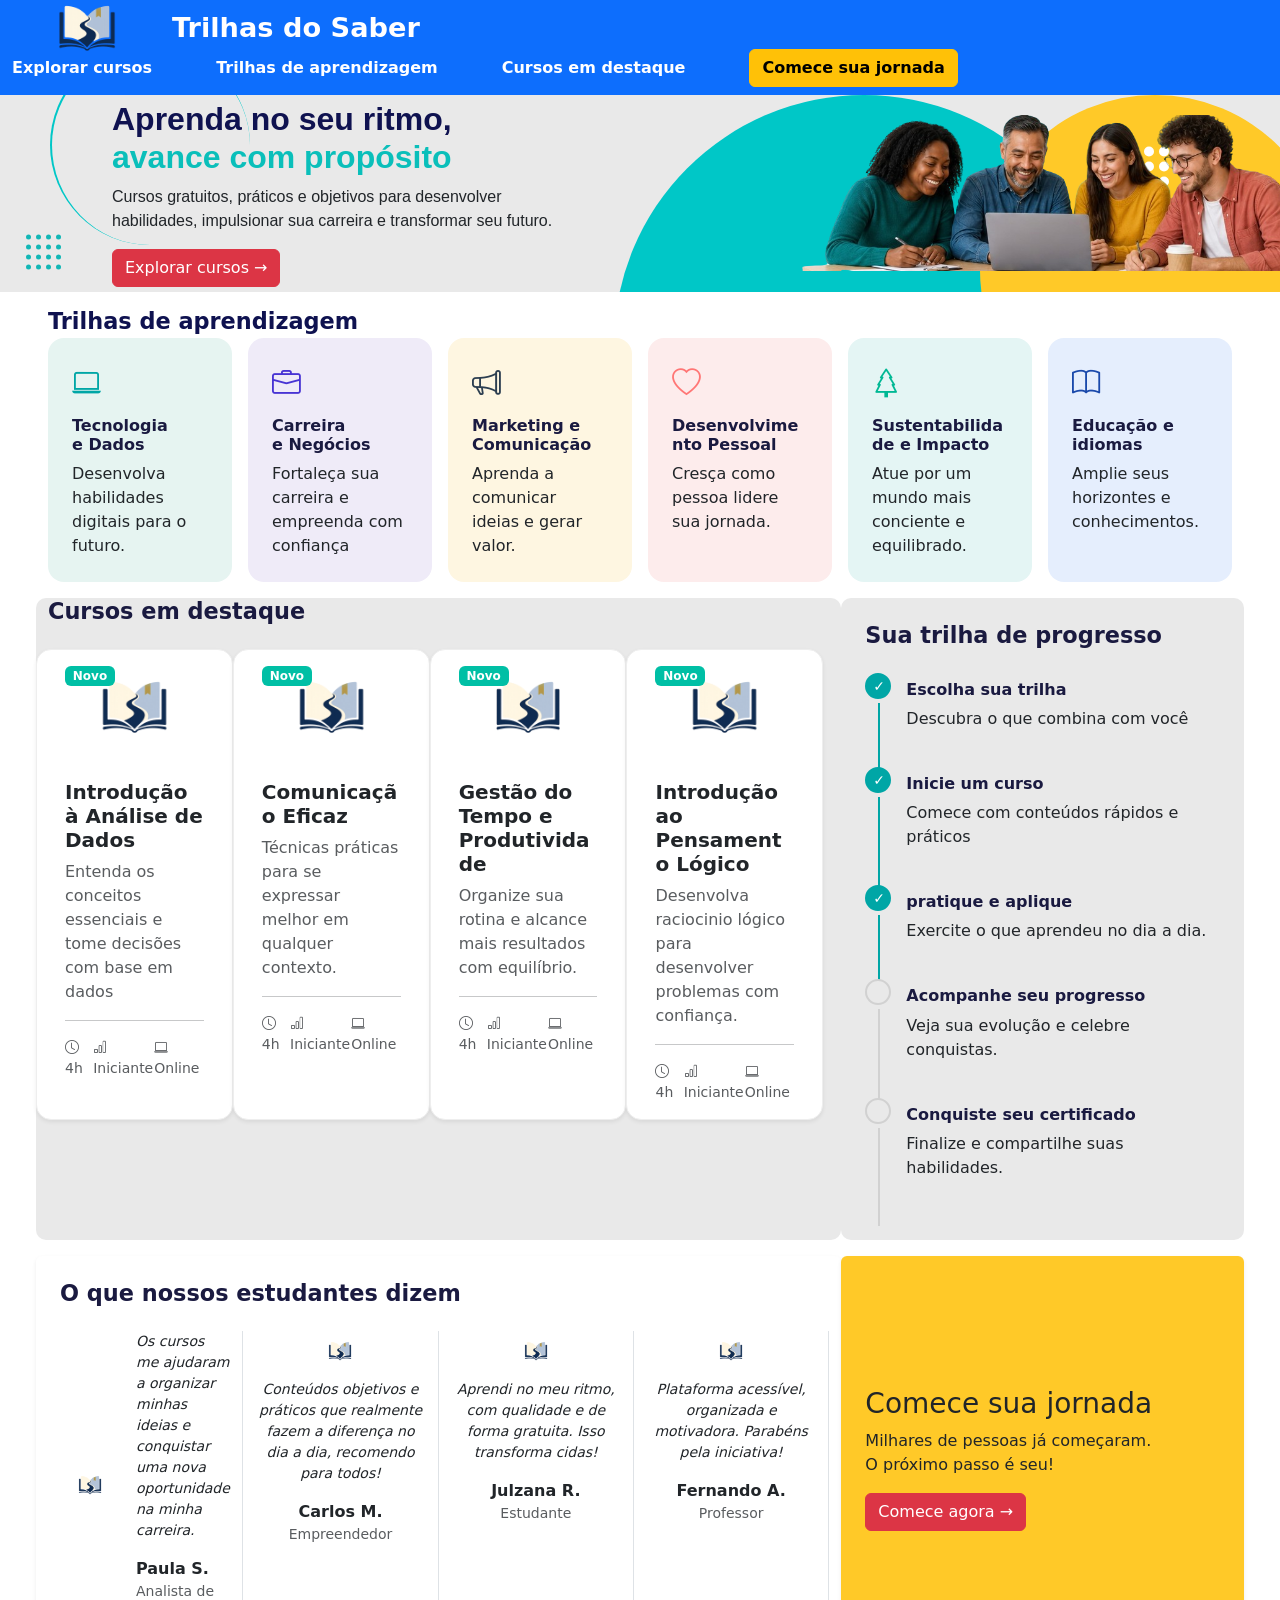
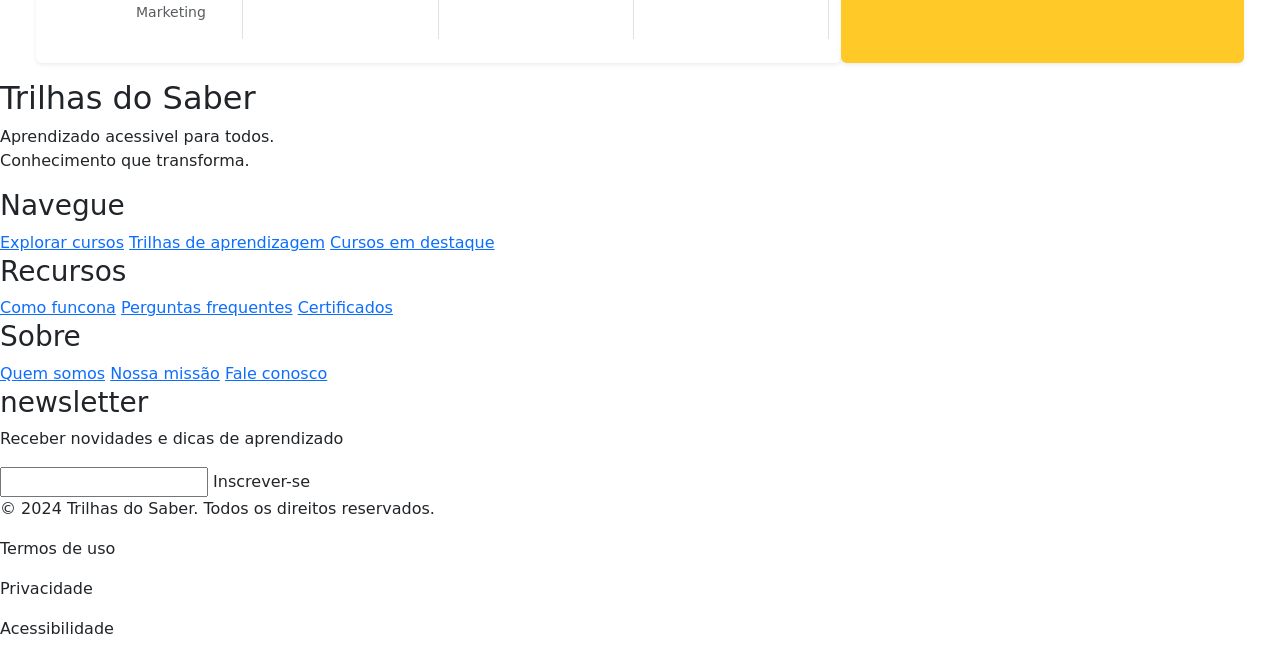
==== pagina-index/index.html @ a6813dc5 "adicionado estrutura de depoimentos e jornada, saltando ainda corrigir os demais cards para colocar " ====
<!DOCTYPE html>
<html lang='pt-br'>

<head>
    <meta charset='utf-8'>
    <meta name='viewport' content='width=device-width, initial-scale=1'>
    <title>Trilhas do Saber</title>
    <link href="https://cdn.jsdelivr.net/npm/bootstrap@5.3.8/dist/css/bootstrap.min.css" rel="stylesheet"
        integrity="sha384-sRIl4kxILFvY47J16cr9ZwB07vP4J8+LH7qKQnuqkuIAvNWLzeN8tE5YBujZqJLB" crossorigin="anonymous">
    <link href="https://cdn.jsdelivr.net/npm/bootstrap-icons@1.11.1/font/bootstrap-icons.css" rel="stylesheet">
    <link rel='stylesheet' href='styles.css'>
</head>

<header>
    <nav class="navbar bg-primary" data-bs-theme="dark">
        <div class="container-fluid">
            <a class="navbar-brand" href="#">
                <img src="../pagina-index/imagens/logo-trilhas-do-saber.png" alt="logo trilhas do saber"
                    class="d-inline-block align-text-top">
                Trilhas do Saber
            </a>

            <div class="d-flex align-items-center gap-5">
                <a href="#" class="nav-link text-white me-3">Explorar cursos</a>
                <a href="#" class="nav-link text-white me-3">Trilhas de aprendizagem</a>
                <a href="#" class="nav-link text-white me-3">Cursos em destaque</a>
                <a href="#" class="btn btn-warning fw-bold me-5" role="button">Comece sua jornada</a>
            </div>
        </div>
    </nav>
</header>

<body>
    <main>
        <section id="hero">

            <div class="shape-green"></div>
            <div class="shape-yellow"></div>
            <div class="curve"></div>

            <div class="decoracao-pontos pontos-esquerda">
                <span></span><span></span><span></span><span></span>
                <span></span><span></span><span></span><span></span>
                <span></span><span></span><span></span><span></span>
                <span></span><span></span><span></span><span></span>
            </div>

            <div class="pontos-grandes pontos-direita">
                <span></span><span></span><span></span><span></span>
                <span></span><span></span><span></span><span></span>
                <span></span><span></span><span></span><span></span>
                <span></span><span></span><span></span><span></span>
            </div>

            <div class="container-fluid conteudo-hero">
                <div class="row align-items-center">
                    <div class="col-md-6">
                        <h2>Aprenda no seu ritmo, <br>
                            <span>avance com propósito</span>
                        </h2>
                        <p>Cursos gratuitos, práticos e objetivos para desenvolver<br>
                            habilidades, impulsionar sua carreira e transformar
                            seu futuro.</p>
                        <a class="btn btn-danger" href="../pagina-cursos/cursos.html">Explorar cursos →</a>
                    </div>
                    <div class="col-md-6">
                        <img src="../pagina-index/imagens/imagem-hero-nbg.png" class="img-fluid" alt="Imagem de 
            estudantes olhando para o notebook">
                    </div>
                </div>
            </div>
        </section>

        <section id="trilhas" class="container-fluid px-5 my-3">
            <h2 class="mb-1 titulo-secao">Trilhas de aprendizagem</h2>

            <div class="row row-cols-1 row-cols-sm-2 row-cols-lg-6 g-3">

                <div class="col">
                    <div class="card h-100 border-0 rounded-4 p-2 bg-tecnologia">
                        <article class="card-body">
                            <i class=" bi-laptop icone-card icon-tecnologia"></i>
                            <h5 class="card-title titulo-card">Tecnologia<br> e Dados</h5>
                            <p class="card-text texto-card">Desenvolva habilidades digitais para o futuro.</p>
                        </article>
                    </div>
                </div>

                <div class="col">
                    <div class="card h-100 border-0 rounded-4 p-2 bg-carreira">
                        <article class="card-body">
                            <i class="bi bi-briefcase icone-card icon-carreira"></i>
                            <h5 class="card-title titulo-card">Carreira<br> e Negócios</h5>
                            <p class="card-text texto-card">Fortaleça sua carreira e empreenda com confiança</p>
                        </article>
                    </div>
                </div>
                <div class="col">
                    <div class="card h-100 border-0 rounded-4 p-2 bg-marketing">
                        <article class="card-body">
                            <i class="bi bi-megaphone icone-card icon-marketing"></i>
                            <h5 class="card-title titulo-card">Marketing e Comunicação</h5>
                            <p class="card-text texto-card">Aprenda a comunicar ideias e gerar valor.</p>
                        </article>
                    </div>
                </div>
                <div class="col">
                    <div class="card h-100 border-0 rounded-4 p-2 bg-pessoal">
                        <article class="card-body">
                            <i class="bi bi-heart icone-card icon-pessoal"></i>
                            <h5 class="card-title titulo-card">Desenvolvimento Pessoal</h5>
                            <p class="card-text texto-card">Cresça como pessoa lidere sua jornada.</p>
                        </article>
                    </div>
                </div>
                <div class="col">
                    <div class="card h-100 border-0 rounded-4 p-2 bg-sust">
                        <article class="card-body">
                            <i class="bi bi-tree icone-card icon-sust"></i>
                            <h5 class="card-title titulo-card">Sustentabilidade e Impacto</h5>
                            <p class="card-text texto-card">Atue por um mundo mais conciente e equilibrado.</p>
                        </article>
                    </div>
                </div>
                <div class="col">
                    <div class="card h-100 border-0 rounded-4 p-2 bg-educacao">
                        <article class="card-body">
                            <i class="bi bi-book icone-card icon-educacao"></i>
                            <h5 class="card-title titulo-card">Educação e idiomas</h5>
                            <p class="card-text texto-card">Amplie seus horizontes e conhecimentos.</p>
                        </article>
                    </div>
                </div>
            </div>
        </section>


        <div class="container-fluid px-5 my-3">
            <div class="row">

                <section id="cursos-destaque" class="col-lg-8">
                    <h2 class="titulo-secao mb-4">Cursos em destaque</h2>
                    <div class="row">


                        <article class="card shadow-sm col-md-3" style="border-radius: 15px; overflow: hidden;">
                            <div class="position-relative">
                                <img src="../pagina-index/imagens/logo-trilhas-do-saber.png" class="card-img-top"
                                    alt="Análise de Dados">
                                <span class="badge position-absolute top-0 start-0 m-3"
                                    style="background-color: #00bfa5; color: white;">Novo</span>
                            </div>
                            <div class="card-body">
                                <h5 class="card-title fw-bold">Introdução à Análise de Dados</h5>
                                <p class="card-text text-muted">Entenda os conceitos essenciais e tome
                                    decisões com base em dados</p>
                                <hr>

                                <div class="d-flex justify-content-between text-muted small">
                                    <span><i class="bi bi-clock"></i> 4h</span>
                                    <span><i class="bi bi-bar-chart"></i> Iniciante</span>
                                    <span><i class="bi bi-laptop"></i> Online</span>
                                </div>
                            </div>
                        </article>

                        <article class="card shadow-sm col-md-3" style="border-radius: 15px; overflow: hidden;">
                            <div class="position-relative">
                                <img src="../pagina-index/imagens/logo-trilhas-do-saber.png" class="card-img-top"
                                    alt="Análise de Dados">
                                <span class="badge position-absolute top-0 start-0 m-3"
                                    style="background-color: #00bfa5; color: white;">Novo</span>
                            </div>
                            <div class="card-body">
                                <h5 class="card-title fw-bold">Comunicação Eficaz</h5>
                                <p class="card-text text-muted">Técnicas práticas para se expressar melhor
                                    em qualquer contexto.</p>
                                <hr>

                                <div class="d-flex justify-content-between text-muted small">
                                    <span><i class="bi bi-clock"></i> 4h</span>
                                    <span><i class="bi bi-bar-chart"></i> Iniciante</span>
                                    <span><i class="bi bi-laptop"></i> Online</span>
                                </div>
                            </div>
                        </article>

                        <article class="card shadow-sm col-md-3" style="border-radius: 15px; overflow: hidden;">
                            <div class="position-relative">
                                <img src="../pagina-index/imagens/logo-trilhas-do-saber.png" class="card-img-top"
                                    alt="Análise de Dados">
                                <span class="badge position-absolute top-0 start-0 m-3"
                                    style="background-color: #00bfa5; color: white;">Novo</span>
                            </div>
                            <div class="card-body">
                                <h5 class="card-title fw-bold">Gestão do Tempo e Produtividade</h5>
                                <p class="card-text text-muted">Organize sua rotina e alcance mais
                                    resultados com equilíbrio.</p>
                                <hr>

                                <div class="d-flex justify-content-between text-muted small">
                                    <span><i class="bi bi-clock"></i> 4h</span>
                                    <span><i class="bi bi-bar-chart"></i> Iniciante</span>
                                    <span><i class="bi bi-laptop"></i> Online</span>
                                </div>
                            </div>
                        </article>

                        <article class="card shadow-sm col-md-3" style="border-radius: 15px; overflow: hidden;">
                            <div class="position-relative">
                                <img src="../pagina-index/imagens/logo-trilhas-do-saber.png" class="card-img-top"
                                    alt="Análise de Dados">
                                <span class="badge position-absolute top-0 start-0 m-3"
                                    style="background-color: #00bfa5; color: white;">Novo</span>
                            </div>
                            <div class="card-body">
                                <h5 class="card-title fw-bold">Introdução ao Pensamento Lógico</h5>
                                <p class="card-text text-muted">Desenvolva raciocinio lógico para
                                    desenvolver problemas com confiança.</p>
                                <hr>

                                <div class="d-flex justify-content-between text-muted small">
                                    <span><i class="bi bi-clock"></i> 4h</span>
                                    <span><i class="bi bi-bar-chart"></i> Iniciante</span>
                                    <span><i class="bi bi-laptop"></i> Online</span>
                                </div>
                            </div>
                        </article>

                    </div>
                </section>

                <section id="progresso" class="col-lg-4 p-4">
                    <h2 class="titulo-secao mb-4">Sua trilha de progresso</h2>
                    <ul class="lista-progresso">

                        <li class="item-progresso checked">
                            <div class="circulo"></div>
                            <div class="conteudo">
                                <h5 class="titulo-card">Escolha sua trilha</h5>
                                <p class="texto-card">Descubra o que combina com você</p>
                            </div>
                        </li>
                        <li class="item-progresso checked">
                            <div class="circulo"></div>
                            <div class="conteudo">
                                <h5 class="titulo-card">Inicie um curso</h5>
                                <p class="texto-card">Comece com conteúdos rápidos e práticos</p>
                            </div>
                        </li>
                        <li class="item-progresso checked">
                            <div class="circulo"></div>
                            <div class="conteudo">
                                <h5 class="titulo-card">pratique e aplique</h5>
                                <p class="texto-card">Exercite o que aprendeu no dia a dia.</p>
                            </div>
                        </li>
                        <li class="item-progresso">
                            <div class="circulo"></div>
                            <div class="conteudo">
                                <h5 class="titulo-card">Acompanhe seu progresso</h5>
                                <p class="texto-card">Veja sua evolução e celebre conquistas.</p>
                            </div>
                        </li>
                        <li class="item-progresso">
                            <div class="circulo"></div>
                            <div class="conteudo">
                                <h5 class="titulo-card">Conquiste seu certificado</h5>
                                <p class="texto-card">Finalize e compartilhe suas habilidades.</p>
                            </div>
                        </li>
                    </ul>
                </section>

            </div>
        </div>

        <div class="container-fluid px-5 my-3">
            <div class="row align-items-stretch">

                <section id="depoimentos" class="col-lg-8 bg-white p-4 rounded shadow-sm">
                    <h2 class="titulo-secao mb-4">O que nossos estudantes dizem</h2>
                    <div class="row">

                        <article class="col-md-3 d-flex align-items-center border-end pe-3">
                            <img src="../pagina-index/imagens/logo-trilhas-do-saber.png"
                                class="rounded-circle me-3 flex-shrink-0" width="60" alt="teste de imagem redonda">
                            <div>
                                <p class="small fst-italic">Os cursos me ajudaram a organizar minhas ideias e
                                    conquistar uma nova oportunidade na minha carreira.</p>
                                <p class="fw-bold mb-0">Paula S.</p>
                                <p class="text-muted small">Analista de Marketing</p>
                            </div>
                        </article>
                        <article class="col-md-3 d-flex flex-column align-items-center text-center border-end">
                            <img src="../pagina-index/imagens/logo-trilhas-do-saber.png" class="rounded-circle mb-2"
                                width="60" alt="teste de imagem redonda">
                            <p class="small fst-italic">Conteúdos objetivos e práticos que realmente fazem a
                                diferença no dia a dia, recomendo para todos!</p>
                            <p class="fw-bold mb-0">Carlos M.</p>
                            <p class="text-muted small">Empreendedor</p>
                        </article>
                        <article class="col-md-3 d-flex flex-column align-items-center text-center border-end">
                            <img src="../pagina-index/imagens/logo-trilhas-do-saber.png" class="rounded-circle mb-2"
                                width="60" alt="teste de imagem redonda">
                            <p class="small fst-italic">Aprendi no meu ritmo, com qualidade e de forma gratuita.
                                Isso transforma cidas!</p>
                            <p class="fw-bold mb-0">Julzana R.</p>
                            <p class="text-muted small">Estudante</p>
                        </article>
                        <article class="col-md-3 d-flex flex-column align-items-center text-center border-end">
                            <img src="../pagina-index/imagens/logo-trilhas-do-saber.png" class="rounded-circle mb-2"
                                width="60" alt="teste de imagem redonda">
                            <p class="small fst-italic">Plataforma acessível, organizada e motivadora.
                                Parabéns pela iniciativa!</p>
                            <p class="fw-bold mb-0">Fernando A.</p>
                            <p class="text-muted small">Professor</p>
                        </article>
                    </div>
                </section>

                <section id="jornada"
                    class="col-lg-4 bg-warning p-4 rounded shadow-sm text-dark d-flex flex-column justify-content-center">
                    <h3>Comece sua jornada</h3>
                    <p>Milhares de pessoas já começaram. <br>
                        O próximo passo é seu!</p>
                    <a href="../pagina-cursos/cursos.html" class="btn btn-danger align-self-start">Comece agora →</a>
                </section>
            </div>
        </div>

        <section id="newsletter">
            <article>
                <h2>Trilhas do Saber</h2>
                <p>Aprendizado acessivel para todos. <br>
                    Conhecimento que transforma.
                </p>
            </article>
            <article>
                <h3>Navegue</h3>
                <a href="#">Explorar cursos</a>
                <a href="#">Trilhas de aprendizagem</a>
                <a href="#">Cursos em destaque</a>
            </article>
            <article>
                <h3>Recursos</h3>
                <a href="#">Como funcona</a>
                <a href="#">Perguntas frequentes</a>
                <a href="#">Certificados</a>
            </article>
            <article>
                <h3>Sobre</h3>
                <a href="#">Quem somos</a>
                <a href="#">Nossa missão</a>
                <a href="#">Fale conosco</a>
            </article>
            <article>
                <h3>newsletter</h3>
                <p>Receber novidades e dicas de aprendizado</p>
                <form action="#">
                    <input type="email" id="email" name="email">
                    <label for="email">Inscrever-se</label>
                </form>
            </article>
        </section>
    </main>

    <footer>
        <p>&copy; 2024 Trilhas do Saber. Todos os direitos reservados.</p>
        <p>Termos de uso</p>
        <p>Privacidade</p>
        <p>Acessibilidade</p>
    </footer>
</body>

</html>
---- pagina-index/styles.css ----
.navbar-brand {
    font-size: 1.7rem;
    font-weight: 700;
    display: flex;
    align-items: center;
    gap: 10px;
    padding-bottom: 0;
    padding-top: 0;
}

.navbar-brand img {
    height: 100px;
    width: auto;
    margin-top: -30px;
    margin-bottom: -30px;
}

.nav-link {
    font-weight: 700;
}

.navbar {
    overflow: visible;
}

.container {
    position: relative;
    z-index: 2;
}

#hero {
    background: #e9e9e9;
    position: relative;
    overflow: hidden;
    min-height: 500;
}


#hero img {
    position: relative;
    z-index: 2;
}

#hero div h2 {
    font-family: Verdana, Geneva, Tahoma, sans-serif;
    color: #0f1250;
    font-weight: 900;
}

#hero div h2 span {
    color: #0abfba;
}

#hero div p {
    font-family: Arial, Helvetica, sans-serif;
    font-weight: 400;
}

.conteudo-hero {
    position: relative;
    z-index: 1;
    margin: 5px 100px 5px;
}

.shape-green {
    width: 500px;
    height: 500px;
    background: #00c7c7;

    border-radius: 50%;

    position: absolute;
    top: 0px;
    left: 48%;
}

.shape-yellow {
    width: 350px;
    height: 350px;

    background: #ffc928;

    border-radius: 50%;

    position: absolute;
    right: -50px;
    top: 0px;
}

.curve {
    width: 200px;
    height: 200px;

    border: 2px solid #00c7c7;
    border-right: none;
    border-bottom: none;

    border-radius: 50%;

    position: absolute;
    left: 50px;
    top: -50px;
}

.decoracao-pontos {
    position: absolute;
    display: grid;
    grid-template-columns: repeat(4, 1fr);
    gap: 5px;
    z-index: 0;
}

.pontos-grandes {
    position: absolute;
    display: grid;
    grid-template-columns: repeat(4, 1fr);
    gap: 5px;
    z-index: 0;
}

.pontos-esquerda {
    top: 80%;
    left: 2%;
    transform: translateY(-50%);

}

.decoracao-pontos span {
    width: 5px;
    height: 5px;
    border-radius: 50%;
    background-color: #12b7b6;
}

.pontos-direita {
    top: 40%;
    left: 87%;
    transform: translateY(-50%);

}

.pontos-grandes span {
    width: 10px;
    height: 10px;
    border-radius: 50%;
    background-color: #ffffff;
}

#trilhas h2 {
    color: #0f1250;
}

#trilhas article h3 {
    color: #0f1250;
    font-weight: 700;
    font-size: 1.2rem;
}

.bg-tecnologia {
    background-color: #e6f4f1;
}

.bg-carreira {
    background-color: #efebf8;
}

.bg-marketing {
    background-color: #fef6e1;
}

.bg-pessoal {
    background-color: #fdecec;
}

.bg-sust {
    background-color: #e4f5f4;
}

.bg-educacao {
    background-color: #e5eefd;
}

.titulo-secao {
    color: #1a1a40;
    font-weight: 800;
    font-size: 1.4rem;
}

.titulo-card {
    color: #1a1a40;
    font-weight: 700;
    font-size: 1rem;
    line-height: 1.2;
    margin-top: 10px;
}

.text-card {
    color: #4a4a68;
    font-size: 0.85rem;
    margin-top: 8px;
}

.icone-card {
    font-size: 1.8rem;
}

.icon-tecnologia {
    color: #00A6A6;
}

.icon-carreira {
    color: #4834D4;
}

.icon-marketing {
    color: #2C3E50;
}

.icon-pessoal {
    color: #FF7675;
}

.icon-sust {
    color: #00B894;
}

.icon-educacao {
    color: #1a49ab;
}

#cursos-destaque {
    background: #e9e9e9;
    border-radius: 10px;
    padding-right: 30px;
}

#progresso {
    background: #e9e9e9;
    border-radius: 10px;
    padding: 10px;
}

.card {
    border: 1px solid #eee;
    transition: transform 0.2s;
}

.row-cols-md-2>* {
    padding-bottom: 20px;
}

.lista-progresso {
    list-style: none;
    padding: 0;
}

.item-progresso {
    display: flex;
    position: relative;
    margin-bottom: 20px;
}

.item-progresso::before {
    content: '';
    position: absolute;
    left: 13px;
    top: 30px;
    width: 2px;
    height: 100%;
    background-color: #d1d1d1;
    z-index: 0;
}

.item-progresso.ultimo::before {
    display: none;
}

.circulo {
    width: 26px;
    height: 26px;
    border: 2px solid #d1d1d1;
    border-radius: 50%;
    background: #e9e9e9;
    margin-right: 15px;
    z-index: 1;
    flex-shrink: 0;
}

.item-progresso.checked .circulo {
    background-color: #00A6A6;
    border-color: #00A6A6;
    position: relative;
}

.item-progresso.checked .circulo::after {
    content: '✓';
    color: white;
    font-size: 14px;
    position: absolute;
    left: 6px;
    top: 1px;
}

.item-progresso.checked::before {
    background-color: #00A6A6;
}

.conteudo {
    margin-top: -3px;
}

.border-end{
    border-right: 1px solid #dee2e6;
}

.border-end:last-child{
    border-right: none;
}

#jornada{
    background-color: #ffc928 !important;
    border-radius: 15px;
}
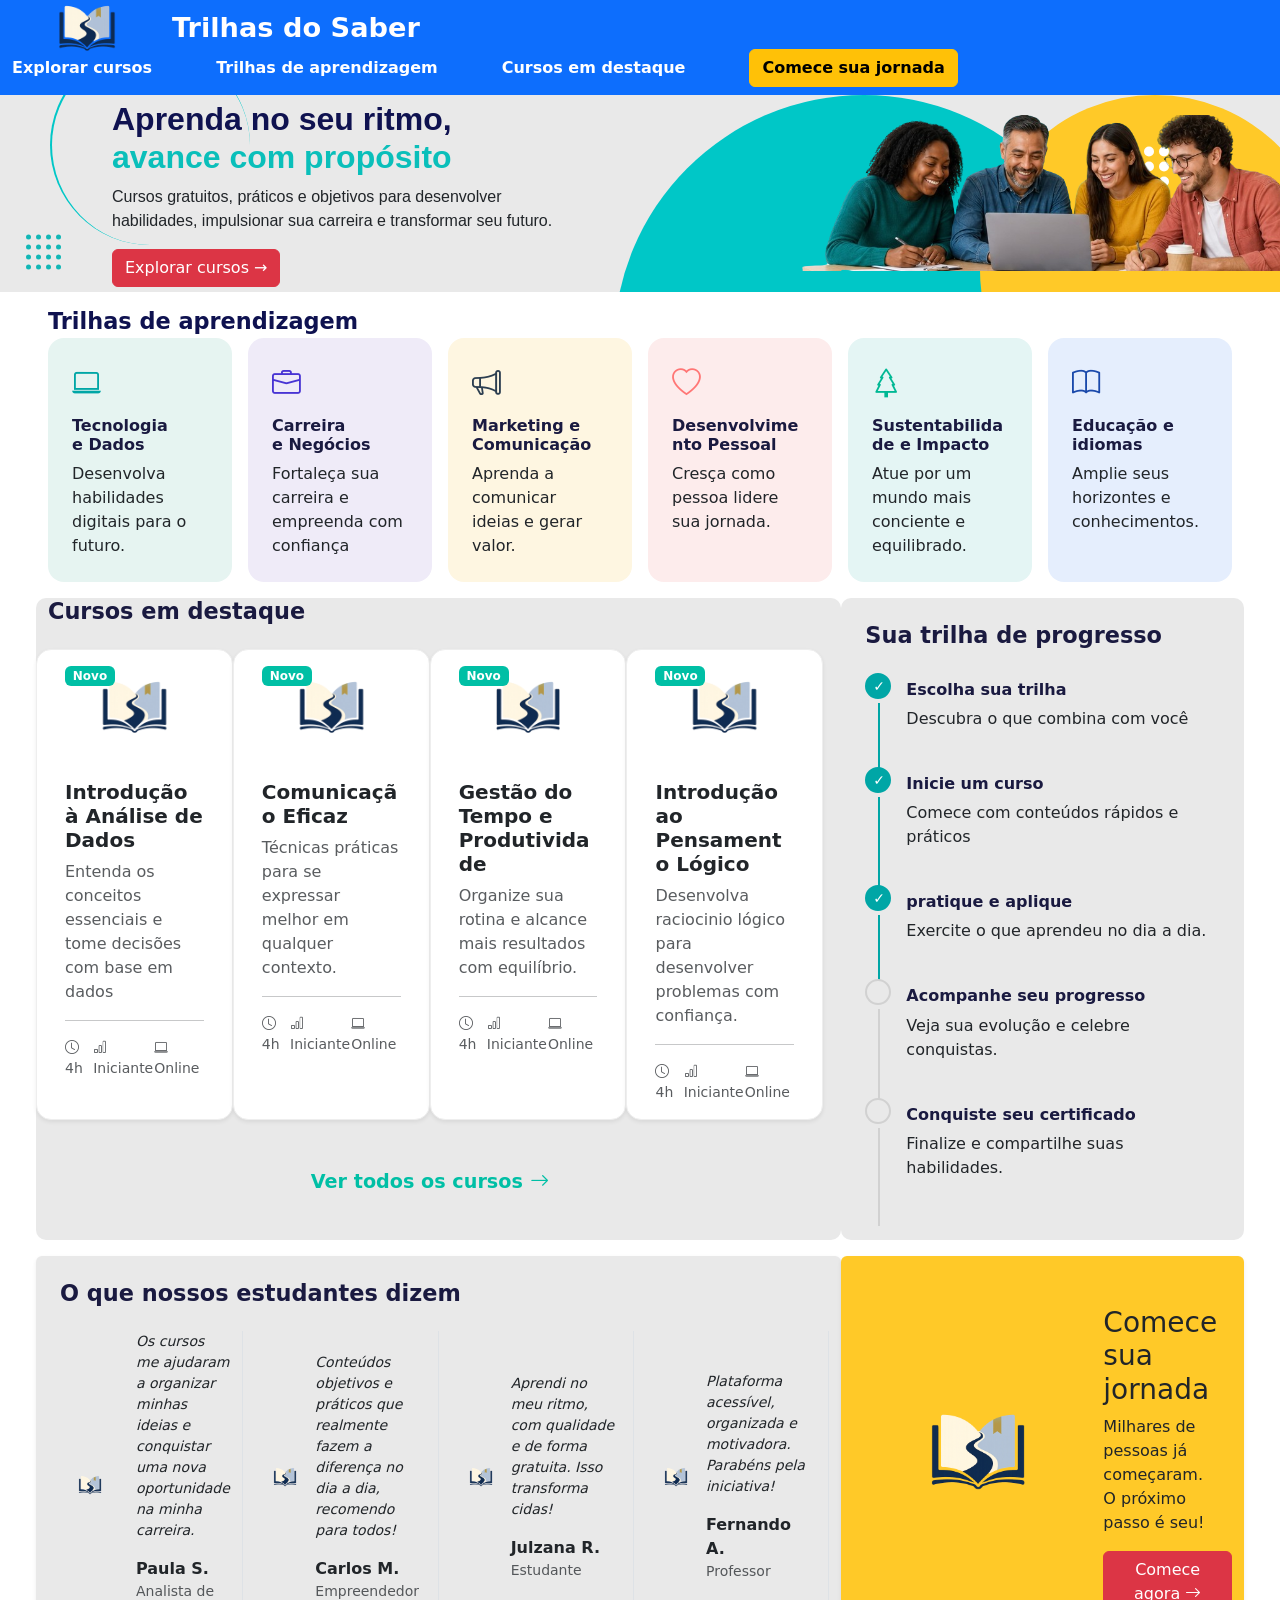
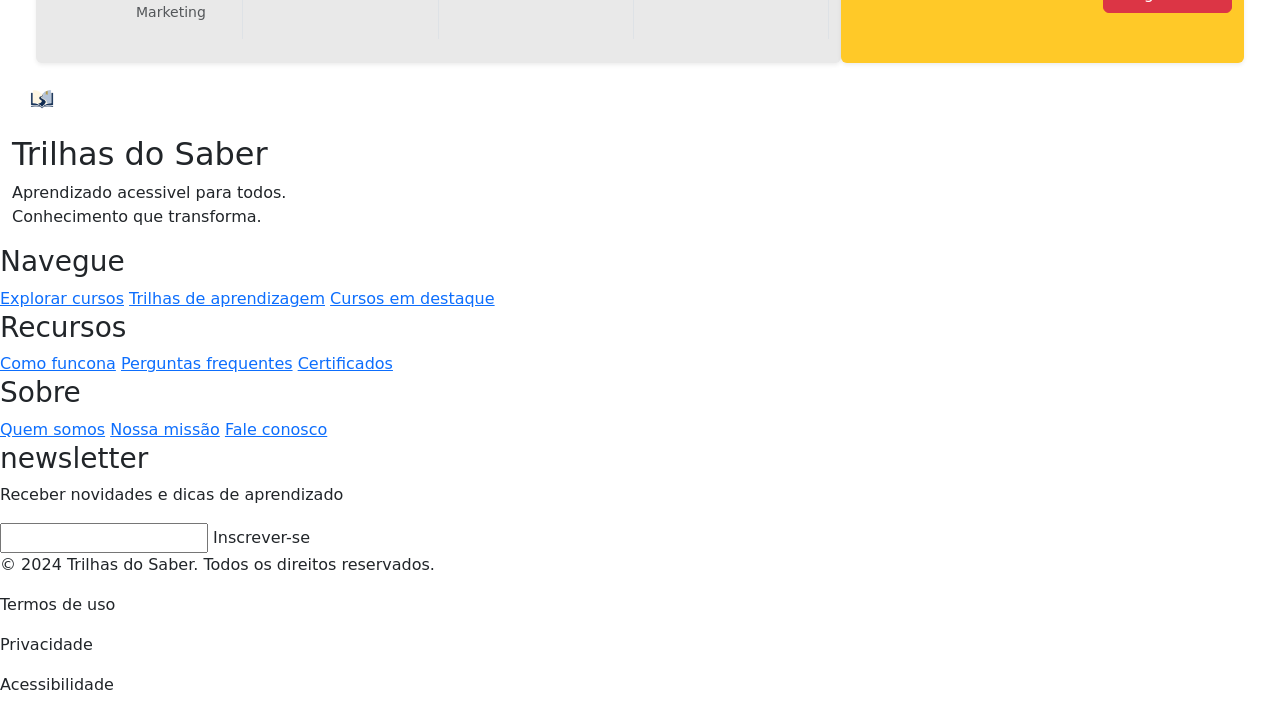
==== commit 7c2d1d27: "Adicionado link ver todos os cursos. Concluida estrutura dos depoimentos. Adicionada imagem a estrut" ====
--- a/pagina-index/index.html
+++ b/pagina-index/index.html
@@ -228,6 +228,11 @@
                         </article>
 
                     </div>
+
+                    <div class="text-center mt-5 mb-2">
+                        <a href="../pagina-cursos/cursos.html" class="link-ver-todos fw-bold text-decoration-none">Ver
+                            todos os cursos <i class="bi bi-arrow-right"></i></a>
+                    </div>
                 </section>
 
                 <section id="progresso" class="col-lg-4 p-4">
@@ -278,7 +283,7 @@
         <div class="container-fluid px-5 my-3">
             <div class="row align-items-stretch">
 
-                <section id="depoimentos" class="col-lg-8 bg-white p-4 rounded shadow-sm">
+                <section id="depoimentos" class="col-lg-8 p-4 rounded shadow-sm">
                     <h2 class="titulo-secao mb-4">O que nossos estudantes dizem</h2>
                     <div class="row">
 
@@ -292,49 +297,66 @@
                                 <p class="text-muted small">Analista de Marketing</p>
                             </div>
                         </article>
-                        <article class="col-md-3 d-flex flex-column align-items-center text-center border-end">
-                            <img src="../pagina-index/imagens/logo-trilhas-do-saber.png" class="rounded-circle mb-2"
-                                width="60" alt="teste de imagem redonda">
-                            <p class="small fst-italic">Conteúdos objetivos e práticos que realmente fazem a
-                                diferença no dia a dia, recomendo para todos!</p>
-                            <p class="fw-bold mb-0">Carlos M.</p>
-                            <p class="text-muted small">Empreendedor</p>
-                        </article>
-                        <article class="col-md-3 d-flex flex-column align-items-center text-center border-end">
-                            <img src="../pagina-index/imagens/logo-trilhas-do-saber.png" class="rounded-circle mb-2"
-                                width="60" alt="teste de imagem redonda">
-                            <p class="small fst-italic">Aprendi no meu ritmo, com qualidade e de forma gratuita.
-                                Isso transforma cidas!</p>
-                            <p class="fw-bold mb-0">Julzana R.</p>
-                            <p class="text-muted small">Estudante</p>
-                        </article>
-                        <article class="col-md-3 d-flex flex-column align-items-center text-center border-end">
-                            <img src="../pagina-index/imagens/logo-trilhas-do-saber.png" class="rounded-circle mb-2"
-                                width="60" alt="teste de imagem redonda">
-                            <p class="small fst-italic">Plataforma acessível, organizada e motivadora.
-                                Parabéns pela iniciativa!</p>
-                            <p class="fw-bold mb-0">Fernando A.</p>
-                            <p class="text-muted small">Professor</p>
+                        <article class="col-md-3 d-flex align-items-center border-end pe-3">
+                            <img src="../pagina-index/imagens/logo-trilhas-do-saber.png"
+                                class="rounded-circle mb-3 flex-shrink-0" width="60" alt="teste de imagem redonda">
+                            <div>
+                                <p class="small fst-italic">Conteúdos objetivos e práticos que realmente fazem a
+                                    diferença no dia a dia, recomendo para todos!</p>
+                                <p class="fw-bold mb-0">Carlos M.</p>
+                                <p class="text-muted small">Empreendedor</p>
+                            </div>
+                        </article>
+                        <article class="col-md-3 d-flex align-items-center border-end pe-3">
+                            <img src="../pagina-index/imagens/logo-trilhas-do-saber.png"
+                                class="rounded-circle mb-3 flex-shrink-0" width="60" alt="teste de imagem redonda">
+                            <div>
+                                <p class="small fst-italic">Aprendi no meu ritmo, com qualidade e de forma gratuita.
+                                    Isso transforma cidas!</p>
+                                <p class="fw-bold mb-0">Julzana R.</p>
+                                <p class="text-muted small">Estudante</p>
+                            </div>
+                        </article>
+                        <article class="col-md-3 d-flex align-items-center border-end pe-3">
+                            <img src="../pagina-index/imagens/logo-trilhas-do-saber.png"
+                                class="rounded-circle mb-3 flex-shrink-0" width="60" alt="teste de imagem redonda">
+                            <div>
+                                <p class="small fst-italic">Plataforma acessível, organizada e motivadora.
+                                    Parabéns pela iniciativa!</p>
+                                <p class="fw-bold mb-0">Fernando A.</p>
+                                <p class="text-muted small">Professor</p>
+                            </div>
                         </article>
                     </div>
                 </section>
 
                 <section id="jornada"
-                    class="col-lg-4 bg-warning p-4 rounded shadow-sm text-dark d-flex flex-column justify-content-center">
-                    <h3>Comece sua jornada</h3>
-                    <p>Milhares de pessoas já começaram. <br>
-                        O próximo passo é seu!</p>
-                    <a href="../pagina-cursos/cursos.html" class="btn btn-danger align-self-start">Comece agora →</a>
+                    class="col-lg-4 bg-warning align-items-center rounded shadow-sm text-dark d-flex ">
+
+                    <img src="../pagina-index/imagens/logo-trilhas-do-saber.png"
+                        class="rounded-circle mb-3 flex-shrink-0" width="250" alt="teste de imagem redonda">
+                    <div>
+                        <h3>Comece sua jornada</h3>
+                        <p>Milhares de pessoas já começaram. <br>
+                            O próximo passo é seu!</p>
+                        <a href="../pagina-cursos/cursos.html" class="btn btn-danger align-self-start">Comece agora
+                            <i class="bi bi-arrow-right"></i></a>
+                    </div>
                 </section>
             </div>
         </div>
-
-        <section id="newsletter">
-            <article>
+    </main>
+
+    <footer>
+        <section id="news">
+            <article class="container-fluid">
+                <img src="../pagina-index/imagens/logo-trilhas-do-saber.png" class="rounded-circele mb-3 flex-shrink-0" width="60" alt="logo trilhas do saber">
                 <h2>Trilhas do Saber</h2>
-                <p>Aprendizado acessivel para todos. <br>
-                    Conhecimento que transforma.
-                </p>
+                <div>
+                    <p>Aprendizado acessivel para todos. <br>
+                        Conhecimento que transforma.
+                    </p>
+                </div>
             </article>
             <article>
                 <h3>Navegue</h3>
@@ -363,9 +385,7 @@
                 </form>
             </article>
         </section>
-    </main>
-
-    <footer>
+
         <p>&copy; 2024 Trilhas do Saber. Todos os direitos reservados.</p>
         <p>Termos de uso</p>
         <p>Privacidade</p>
--- a/pagina-index/styles.css
+++ b/pagina-index/styles.css
@@ -320,4 +320,20 @@
 #jornada{
     background-color: #ffc928 !important;
     border-radius: 15px;
+}
+
+#depoimentos{
+    background-color: #e9e9e9;
+}
+
+.link-ver-todos{
+    color: #00bfa5;
+    font-size: 1.2rem;
+    transition: color 0.3s ease;
+    transition: font-size 0.3s ease;
+}
+
+.link-ver-todos:hover{
+    color: #009688;
+    font-size: 1.5rem;
 }
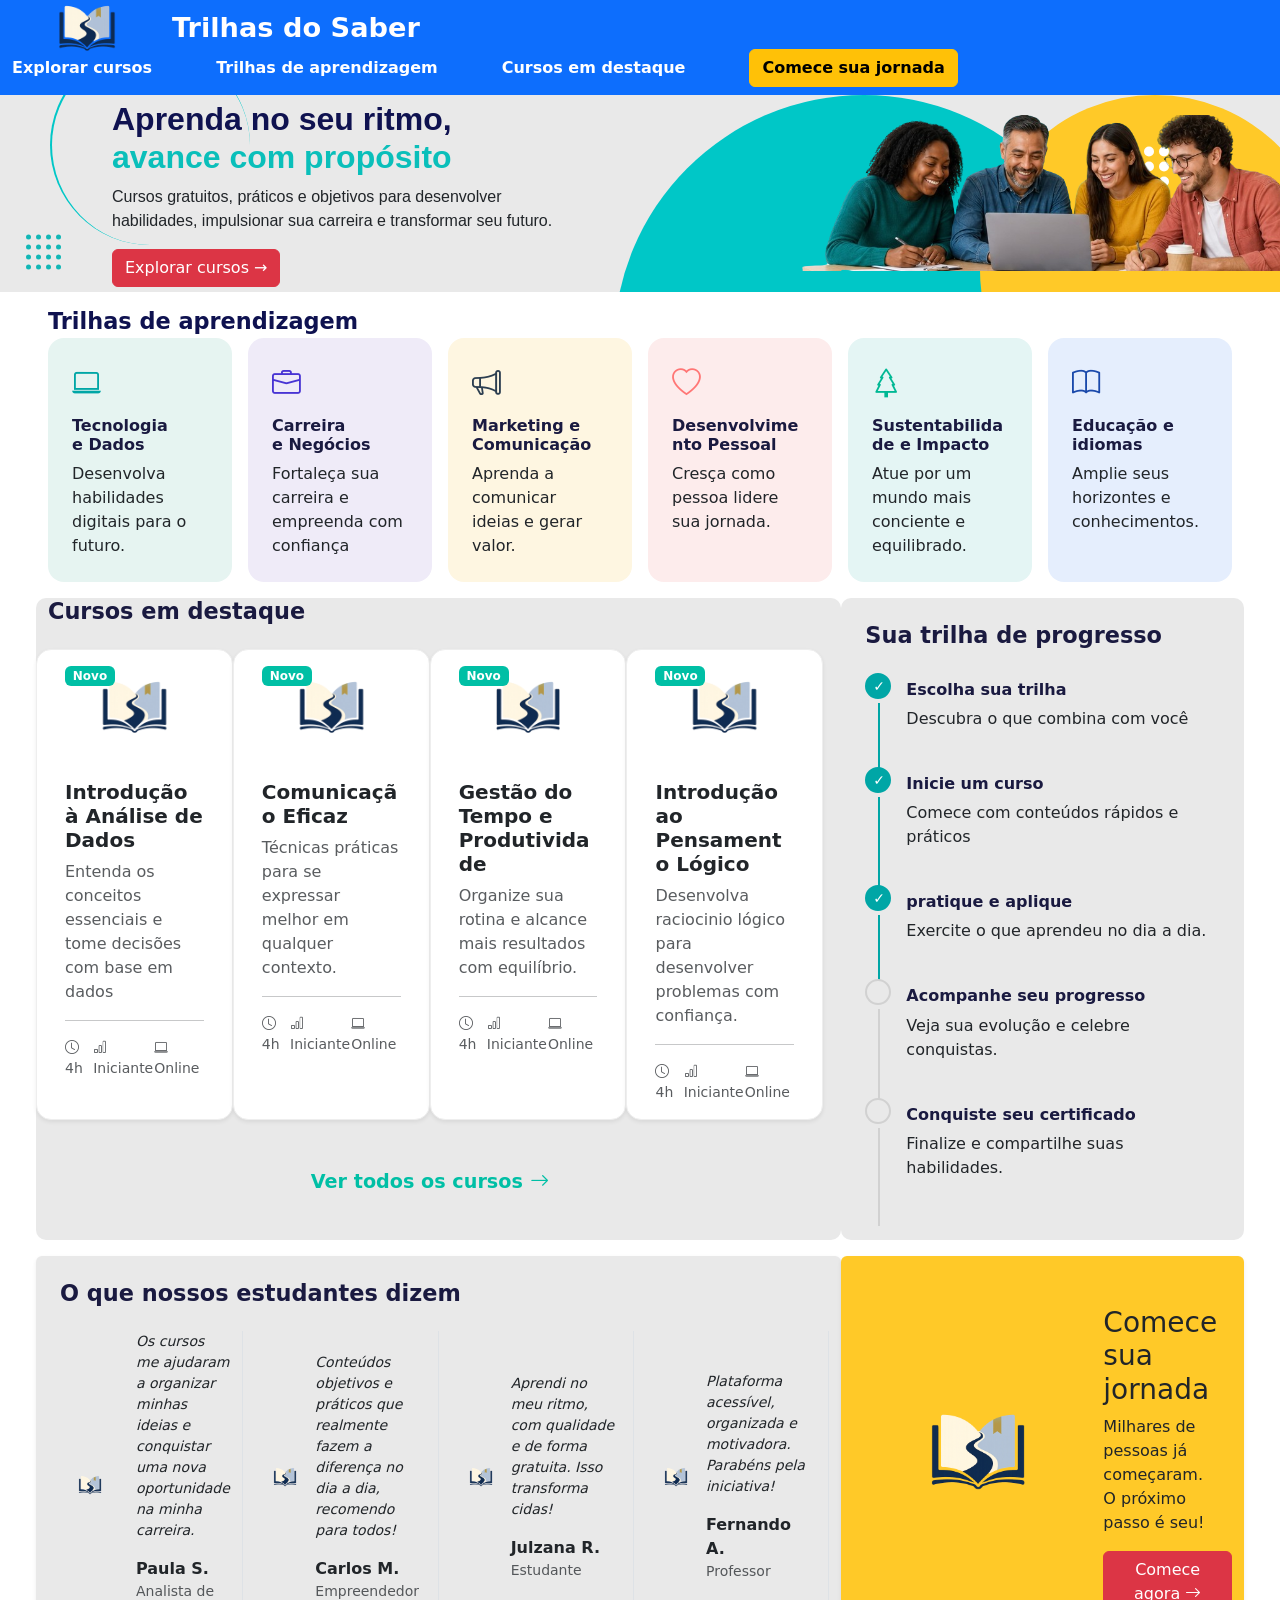
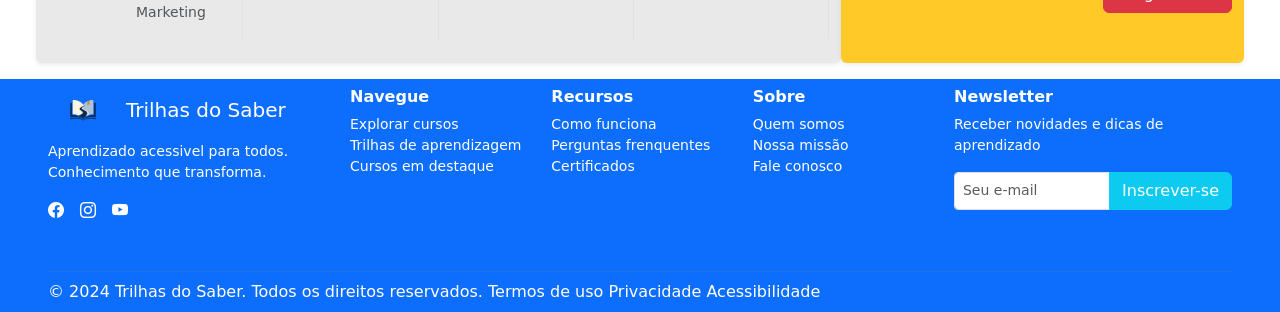
==== commit 3e397c97: "Feita estrutura do footer, necessario ajustes na página" ====
--- a/pagina-index/index.html
+++ b/pagina-index/index.html
@@ -347,49 +347,68 @@
         </div>
     </main>
 
-    <footer>
-        <section id="news">
-            <article class="container-fluid">
-                <img src="../pagina-index/imagens/logo-trilhas-do-saber.png" class="rounded-circele mb-3 flex-shrink-0" width="60" alt="logo trilhas do saber">
-                <h2>Trilhas do Saber</h2>
-                <div>
-                    <p>Aprendizado acessivel para todos. <br>
+    <footer class="bg-primary text-white py-2 mt-3">
+        <div class="container-fluid px-5">
+            <div class="row">
+
+                <div class="col-md-3">
+                    <div class="d-flex align-items-center mb-2">
+                        <img src="../pagina-index/imagens/logo-trilhas-do-saber.png"
+                            class="rounded-circele mb-0 flex-shrink-0" width="70" alt="logo trilhas do saber">
+                        <h5 class="ms-2 mb-0">Trilhas do Saber</h5>
+                    </div>
+                    <p class="small">Aprendizado acessivel para todos. <br>
                         Conhecimento que transforma.
                     </p>
-                </div>
-            </article>
-            <article>
-                <h3>Navegue</h3>
-                <a href="#">Explorar cursos</a>
-                <a href="#">Trilhas de aprendizagem</a>
-                <a href="#">Cursos em destaque</a>
-            </article>
-            <article>
-                <h3>Recursos</h3>
-                <a href="#">Como funcona</a>
-                <a href="#">Perguntas frequentes</a>
-                <a href="#">Certificados</a>
-            </article>
-            <article>
-                <h3>Sobre</h3>
-                <a href="#">Quem somos</a>
-                <a href="#">Nossa missão</a>
-                <a href="#">Fale conosco</a>
-            </article>
-            <article>
-                <h3>newsletter</h3>
-                <p>Receber novidades e dicas de aprendizado</p>
-                <form action="#">
-                    <input type="email" id="email" name="email">
-                    <label for="email">Inscrever-se</label>
-                </form>
-            </article>
-        </section>
-
-        <p>&copy; 2024 Trilhas do Saber. Todos os direitos reservados.</p>
-        <p>Termos de uso</p>
-        <p>Privacidade</p>
-        <p>Acessibilidade</p>
+                    <div class="d-flex gap-3">
+                        <i class="bi bi-facebook"></i> <i class="bi bi-instagram"></i><i class="bi bi-youtube"></i>
+                    </div>
+                </div>
+
+                <div class="col-md-2">
+                    <h6 class="fw-bold mb-2">Navegue</h6>
+                    <ul class="list-unstyled small">
+                        <li><a href="#" class="text-white text-decoration-none">Explorar cursos</a></li>
+                        <li><a href="#" class="text-white text-decoration-none">Trilhas de aprendizagem</a></li>
+                        <li><a href="#" class="text-white text-decoration-none">Cursos em destaque</a></li>
+                    </ul>
+                </div>
+                <div class="col-md-2">
+                    <h6 class="fw-bold mb-2">Recursos</h6>
+                    <ul class="list-unstyled small">
+                        <li><a href="#" class="text-white text-decoration-none">Como funciona</a></li>
+                        <li><a href="#" class="text-white text-decoration-none">Perguntas frenquentes</a></li>
+                        <li><a href="#" class="text-white text-decoration-none">Certificados</a></li>
+                    </ul>
+                </div>
+                <div class="col-md-2">
+                    <h6 class="fw-bold mb-2">Sobre</h6>
+                    <ul class="list-unstyled small">
+                        <li><a href="#" class="text-white text-decoration-none">Quem somos</a></li>
+                        <li><a href="#" class="text-white text-decoration-none">Nossa missão</a></li>
+                        <li><a href="#" class="text-white text-decoration-none">Fale conosco</a></li>
+                    </ul>
+                </div>
+
+                <div class="col-md-3">
+                    <h6 class="fw-bold mb-2">Newsletter</h6>
+                    <p class="small">Receber novidades e dicas de aprendizado</p>
+                    <form class="input-group">
+                        <input type="email" class="form-control form-control-sm" id="email" name="email"
+                            placeholder="Seu e-mail">
+                        <button class="btn btn-info text-white" type="button">Inscrever-se</button>
+                    </form>
+                </div>
+            </div>
+
+            <hr class="mt-5 mb-2 border-secondary">
+            <div>
+                <span>&copy; 2024 Trilhas do Saber. Todos os direitos reservados.</span>
+                <a href="#" class="text-white text-decoration-none">Termos de uso</a>
+                <a href="#" class="text-white text-decoration-none">Privacidade</a>
+                <a href="#" class="text-white text-decoration-none">Acessibilidade</a>
+            </div>
+        </div>
     </footer>
 </body>
 
--- a/pagina-index/styles.css
+++ b/pagina-index/styles.css
@@ -336,4 +336,4 @@
 .link-ver-todos:hover{
     color: #009688;
     font-size: 1.5rem;
-}+}
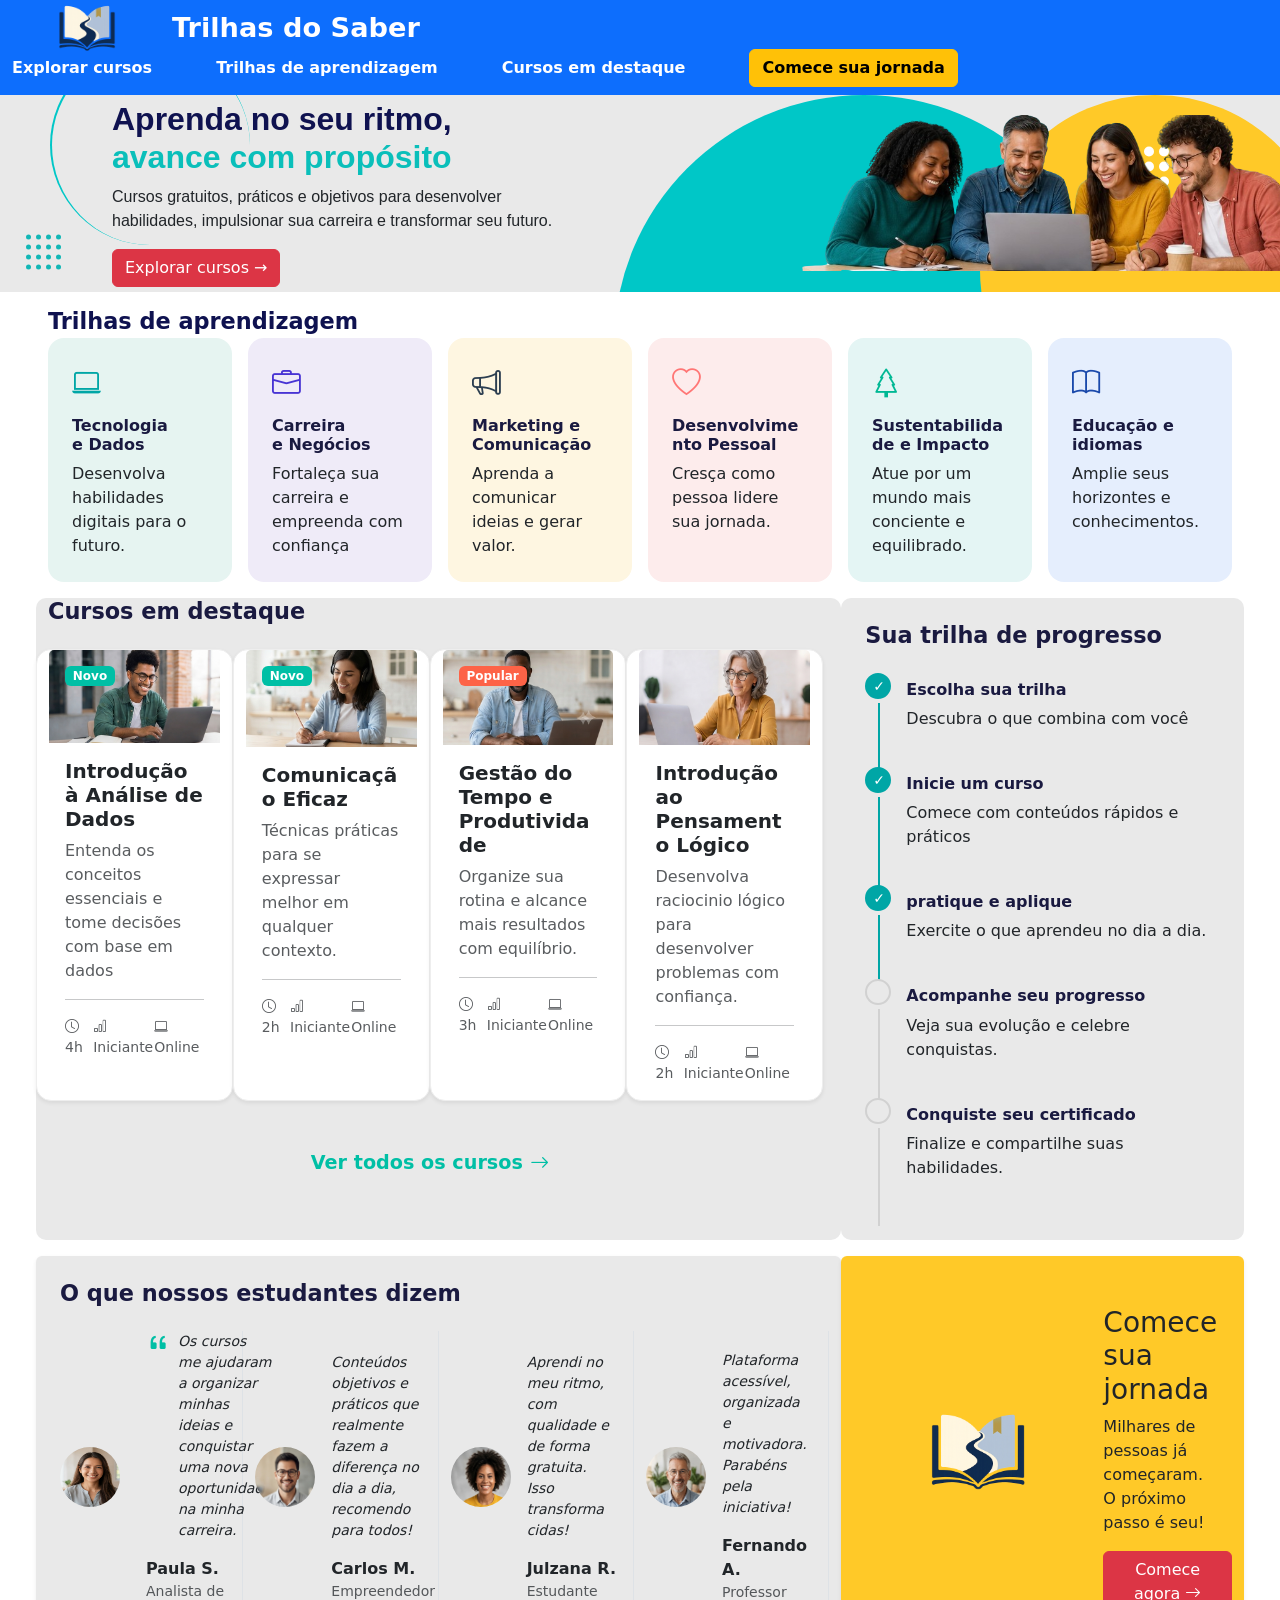
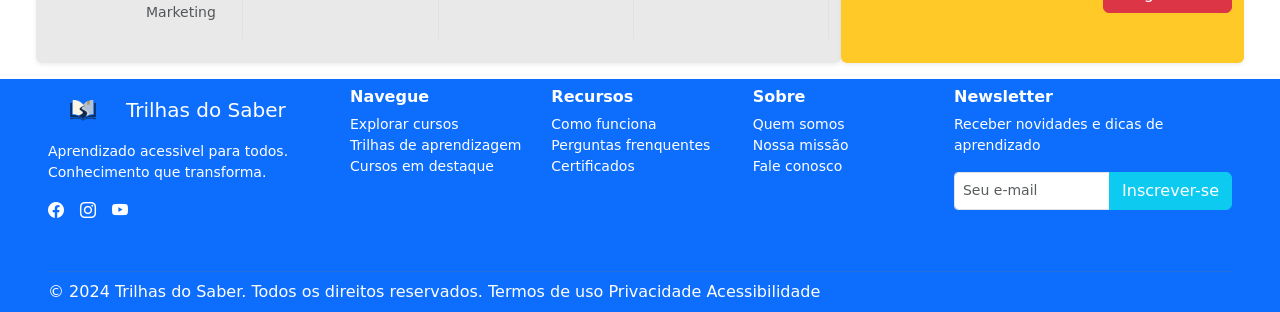
==== commit 12ec46da: "adicionado imagens a curso destaque, adicionado links validos para pagina cursos, alterado pequenas " ====
--- a/pagina-index/index.html
+++ b/pagina-index/index.html
@@ -21,10 +21,11 @@
             </a>
 
             <div class="d-flex align-items-center gap-5">
-                <a href="#" class="nav-link text-white me-3">Explorar cursos</a>
-                <a href="#" class="nav-link text-white me-3">Trilhas de aprendizagem</a>
-                <a href="#" class="nav-link text-white me-3">Cursos em destaque</a>
-                <a href="#" class="btn btn-warning fw-bold me-5" role="button">Comece sua jornada</a>
+                <a href="../pagina-cursos/cursos.html" class="nav-link me-3">Explorar cursos</a>
+                <a href="#" class="nav-link me-3">Trilhas de aprendizagem</a>
+                <a href="#" class="nav-link me-3">Cursos em destaque</a>
+                <a href="../pagina-cursos/cursos.html" class="btn btn-warning fw-bold me-5" role="button">Comece sua
+                    jornada</a>
             </div>
         </div>
     </nav>
@@ -145,7 +146,7 @@
 
                         <article class="card shadow-sm col-md-3" style="border-radius: 15px; overflow: hidden;">
                             <div class="position-relative">
-                                <img src="../pagina-index/imagens/logo-trilhas-do-saber.png" class="card-img-top"
+                                <img src="../pagina-index/imagens/imagem-destaque-1.png" class="card-img-top"
                                     alt="Análise de Dados">
                                 <span class="badge position-absolute top-0 start-0 m-3"
                                     style="background-color: #00bfa5; color: white;">Novo</span>
@@ -166,7 +167,7 @@
 
                         <article class="card shadow-sm col-md-3" style="border-radius: 15px; overflow: hidden;">
                             <div class="position-relative">
-                                <img src="../pagina-index/imagens/logo-trilhas-do-saber.png" class="card-img-top"
+                                <img src="../pagina-index/imagens/imagem-destaque-2.png" class="card-img-top"
                                     alt="Análise de Dados">
                                 <span class="badge position-absolute top-0 start-0 m-3"
                                     style="background-color: #00bfa5; color: white;">Novo</span>
@@ -178,7 +179,7 @@
                                 <hr>
 
                                 <div class="d-flex justify-content-between text-muted small">
-                                    <span><i class="bi bi-clock"></i> 4h</span>
+                                    <span><i class="bi bi-clock"></i> 2h</span>
                                     <span><i class="bi bi-bar-chart"></i> Iniciante</span>
                                     <span><i class="bi bi-laptop"></i> Online</span>
                                 </div>
@@ -187,10 +188,10 @@
 
                         <article class="card shadow-sm col-md-3" style="border-radius: 15px; overflow: hidden;">
                             <div class="position-relative">
-                                <img src="../pagina-index/imagens/logo-trilhas-do-saber.png" class="card-img-top"
+                                <img src="../pagina-index/imagens/imagem-destaque-3.png" class="card-img-top"
                                     alt="Análise de Dados">
                                 <span class="badge position-absolute top-0 start-0 m-3"
-                                    style="background-color: #00bfa5; color: white;">Novo</span>
+                                    style="background-color: #fd6347; color: white;">Popular</span>
                             </div>
                             <div class="card-body">
                                 <h5 class="card-title fw-bold">Gestão do Tempo e Produtividade</h5>
@@ -199,7 +200,7 @@
                                 <hr>
 
                                 <div class="d-flex justify-content-between text-muted small">
-                                    <span><i class="bi bi-clock"></i> 4h</span>
+                                    <span><i class="bi bi-clock"></i> 3h</span>
                                     <span><i class="bi bi-bar-chart"></i> Iniciante</span>
                                     <span><i class="bi bi-laptop"></i> Online</span>
                                 </div>
@@ -208,10 +209,10 @@
 
                         <article class="card shadow-sm col-md-3" style="border-radius: 15px; overflow: hidden;">
                             <div class="position-relative">
-                                <img src="../pagina-index/imagens/logo-trilhas-do-saber.png" class="card-img-top"
+                                <img src="../pagina-index/imagens/imagem-destaque-4.png" class="card-img-top"
                                     alt="Análise de Dados">
-                                <span class="badge position-absolute top-0 start-0 m-3"
-                                    style="background-color: #00bfa5; color: white;">Novo</span>
+                                <!--<span class="badge position-absolute top-0 start-0 m-3"
+                                    style="background-color: #00bfa5; color: white;">Novo</span>-->
                             </div>
                             <div class="card-body">
                                 <h5 class="card-title fw-bold">Introdução ao Pensamento Lógico</h5>
@@ -220,7 +221,7 @@
                                 <hr>
 
                                 <div class="d-flex justify-content-between text-muted small">
-                                    <span><i class="bi bi-clock"></i> 4h</span>
+                                    <span><i class="bi bi-clock"></i> 2h</span>
                                     <span><i class="bi bi-bar-chart"></i> Iniciante</span>
                                     <span><i class="bi bi-laptop"></i> Online</span>
                                 </div>
@@ -288,18 +289,24 @@
                     <div class="row">
 
                         <article class="col-md-3 d-flex align-items-center border-end pe-3">
-                            <img src="../pagina-index/imagens/logo-trilhas-do-saber.png"
-                                class="rounded-circle me-3 flex-shrink-0" width="60" alt="teste de imagem redonda">
-                            <div>
-                                <p class="small fst-italic">Os cursos me ajudaram a organizar minhas ideias e
-                                    conquistar uma nova oportunidade na minha carreira.</p>
-                                <p class="fw-bold mb-0">Paula S.</p>
+                            <img src="../pagina-index/imagens/imagem-relatos-1.png"
+                                class="rounded-circle mb-3 flex-shrink-0 me-3" width="60" height="60"
+                                alt="teste de imagem redonda">
+
+                            <div class="conteudo-depoimento">
+                                <div class="d-flex">
+                                    <i class="bi bi-quote aspas-depoimento me-2"></i>
+                                    <p class="small fst-italic">Os cursos me ajudaram a organizar minhas ideias e
+                                        conquistar uma nova oportunidade na minha carreira.</p>
+                                </div>
+                                <p class="fw-bold mb-0 me-5">Paula S.</p>
                                 <p class="text-muted small">Analista de Marketing</p>
                             </div>
                         </article>
                         <article class="col-md-3 d-flex align-items-center border-end pe-3">
-                            <img src="../pagina-index/imagens/logo-trilhas-do-saber.png"
-                                class="rounded-circle mb-3 flex-shrink-0" width="60" alt="teste de imagem redonda">
+                            <img src="../pagina-index/imagens/imagem-relatos-2.png"
+                                class="rounded-circle mb-3 flex-shrink-0 me-3" width="60" height="60"
+                                alt="teste de imagem redonda">
                             <div>
                                 <p class="small fst-italic">Conteúdos objetivos e práticos que realmente fazem a
                                     diferença no dia a dia, recomendo para todos!</p>
@@ -308,8 +315,9 @@
                             </div>
                         </article>
                         <article class="col-md-3 d-flex align-items-center border-end pe-3">
-                            <img src="../pagina-index/imagens/logo-trilhas-do-saber.png"
-                                class="rounded-circle mb-3 flex-shrink-0" width="60" alt="teste de imagem redonda">
+                            <img src="../pagina-index/imagens/imagem-relatos-3.png"
+                                class="rounded-circle mb-3 flex-shrink-0 me-3" width="60" height="60"
+                                alt="teste de imagem redonda">
                             <div>
                                 <p class="small fst-italic">Aprendi no meu ritmo, com qualidade e de forma gratuita.
                                     Isso transforma cidas!</p>
@@ -318,8 +326,9 @@
                             </div>
                         </article>
                         <article class="col-md-3 d-flex align-items-center border-end pe-3">
-                            <img src="../pagina-index/imagens/logo-trilhas-do-saber.png"
-                                class="rounded-circle mb-3 flex-shrink-0" width="60" alt="teste de imagem redonda">
+                            <img src="../pagina-index/imagens/imagem-relatos-4.png"
+                                class="rounded-circle mb-3 flex-shrink-0 me-3" width="60" height="60"
+                                alt="teste de imagem redonda">
                             <div>
                                 <p class="small fst-italic">Plataforma acessível, organizada e motivadora.
                                     Parabéns pela iniciativa!</p>
--- a/pagina-index/styles.css
+++ b/pagina-index/styles.css
@@ -17,6 +17,7 @@
 
 .nav-link {
     font-weight: 700;
+    color: white;
 }
 
 .navbar {
@@ -330,10 +331,19 @@
     color: #00bfa5;
     font-size: 1.2rem;
     transition: color 0.3s ease;
-    transition: font-size 0.3s ease;
 }
 
 .link-ver-todos:hover{
     color: #009688;
+}
+
+.aspas-depoimento{
+    color: #00bfa5;
     font-size: 1.5rem;
-}
+    line-height: 1;
+    flex-shrink: 0;
+}
+
+.conteudo-depoimento{
+    padding-left: 10px;
+}
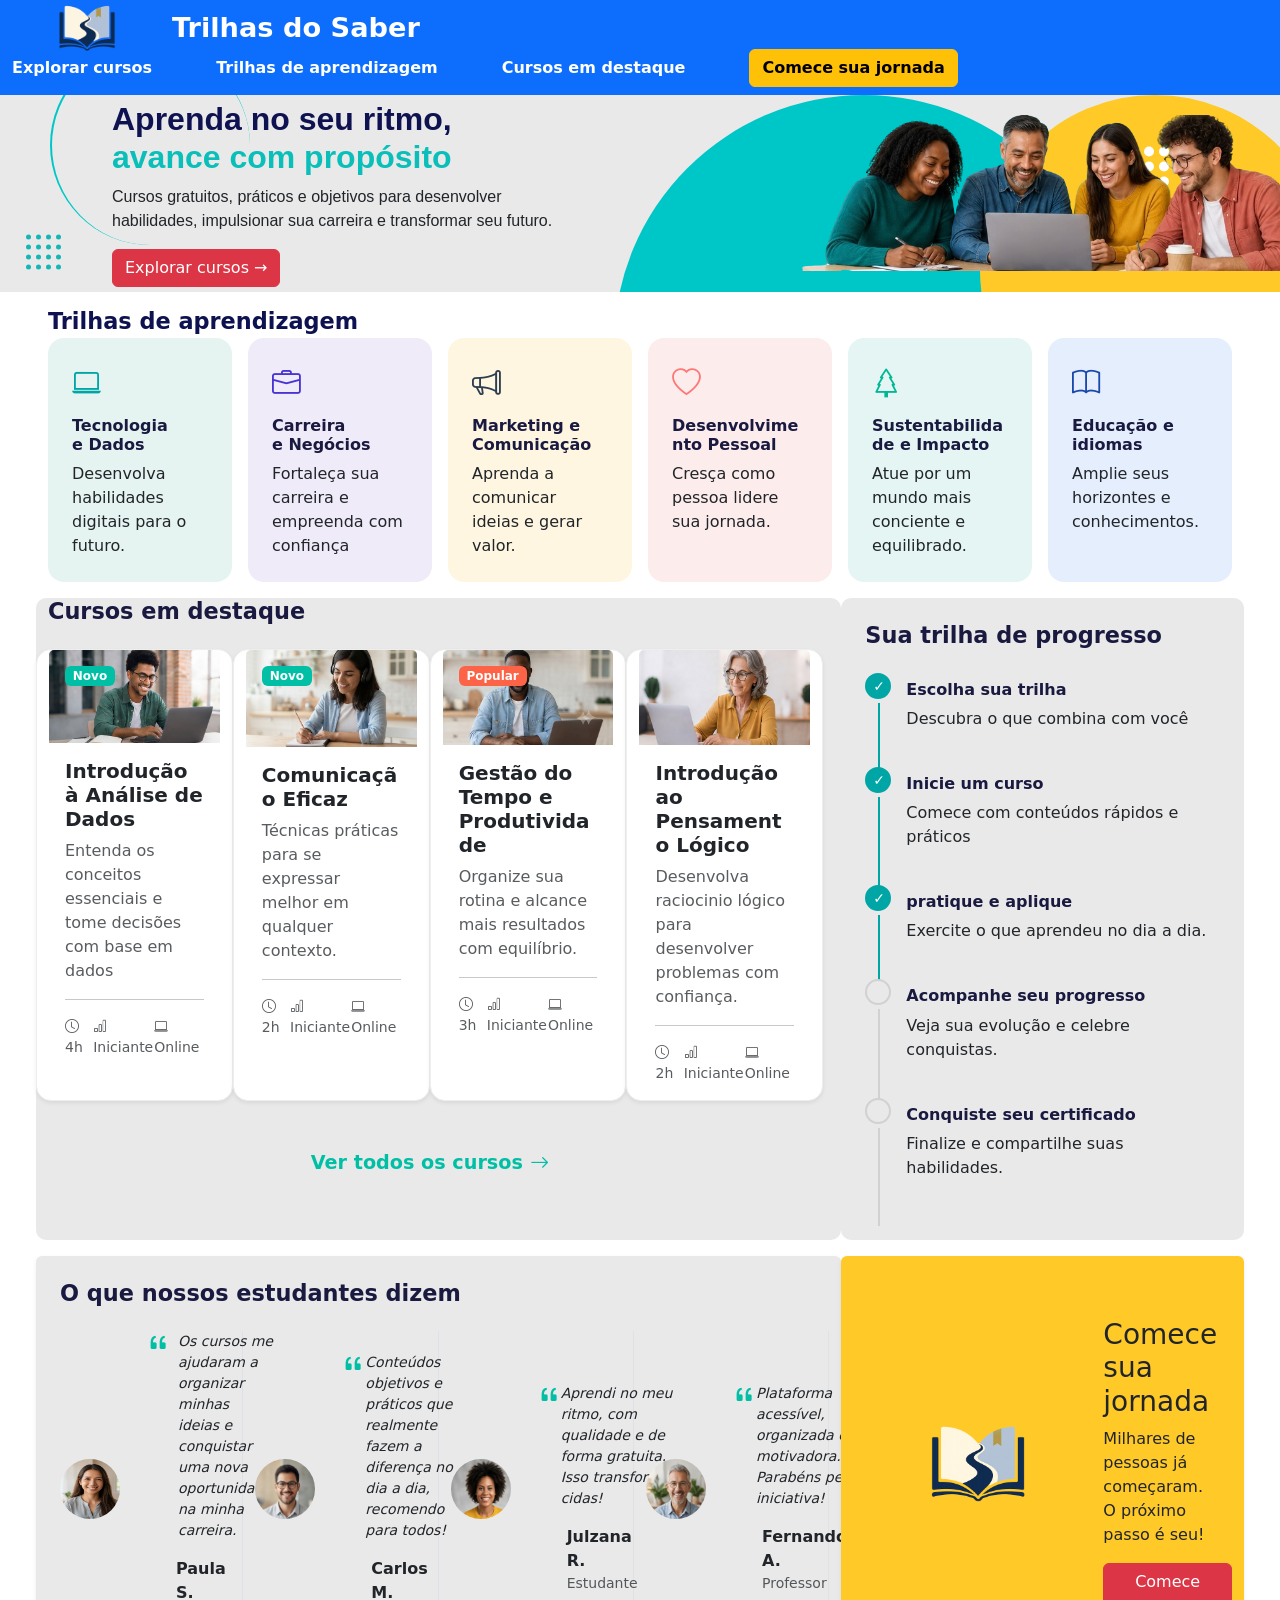
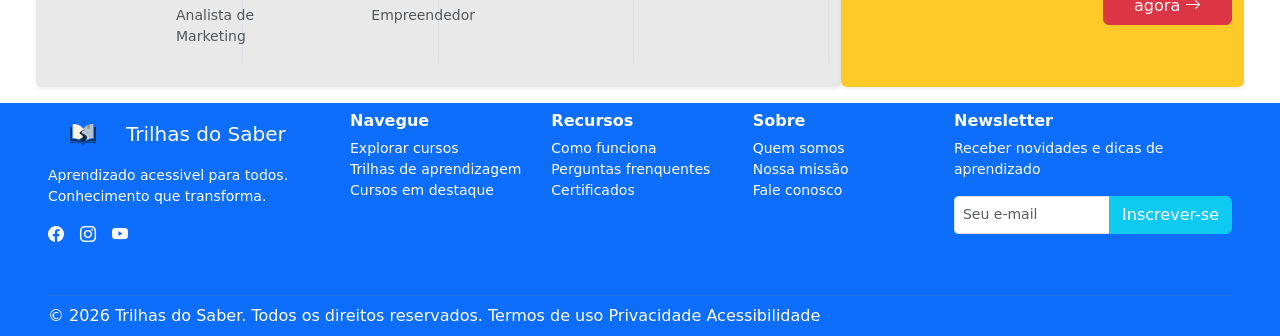
==== commit 6f951751: "Adicionado icone de aspas a section de depoimentos. Alterados ALTs das imagem para a descrição mais " ====
--- a/pagina-index/index.html
+++ b/pagina-index/index.html
@@ -147,7 +147,7 @@
                         <article class="card shadow-sm col-md-3" style="border-radius: 15px; overflow: hidden;">
                             <div class="position-relative">
                                 <img src="../pagina-index/imagens/imagem-destaque-1.png" class="card-img-top"
-                                    alt="Análise de Dados">
+                                    alt="jovem mexendo no notebook">
                                 <span class="badge position-absolute top-0 start-0 m-3"
                                     style="background-color: #00bfa5; color: white;">Novo</span>
                             </div>
@@ -168,7 +168,7 @@
                         <article class="card shadow-sm col-md-3" style="border-radius: 15px; overflow: hidden;">
                             <div class="position-relative">
                                 <img src="../pagina-index/imagens/imagem-destaque-2.png" class="card-img-top"
-                                    alt="Análise de Dados">
+                                    alt="Pessoa com caderno e lapis escrevendo enquanto esta com fone de ouvido">
                                 <span class="badge position-absolute top-0 start-0 m-3"
                                     style="background-color: #00bfa5; color: white;">Novo</span>
                             </div>
@@ -189,7 +189,7 @@
                         <article class="card shadow-sm col-md-3" style="border-radius: 15px; overflow: hidden;">
                             <div class="position-relative">
                                 <img src="../pagina-index/imagens/imagem-destaque-3.png" class="card-img-top"
-                                    alt="Análise de Dados">
+                                    alt="jovem mexendo no notebook">
                                 <span class="badge position-absolute top-0 start-0 m-3"
                                     style="background-color: #fd6347; color: white;">Popular</span>
                             </div>
@@ -210,9 +210,7 @@
                         <article class="card shadow-sm col-md-3" style="border-radius: 15px; overflow: hidden;">
                             <div class="position-relative">
                                 <img src="../pagina-index/imagens/imagem-destaque-4.png" class="card-img-top"
-                                    alt="Análise de Dados">
-                                <!--<span class="badge position-absolute top-0 start-0 m-3"
-                                    style="background-color: #00bfa5; color: white;">Novo</span>-->
+                                    alt="Senhora mexendo no notebook">
                             </div>
                             <div class="card-body">
                                 <h5 class="card-title fw-bold">Introdução ao Pensamento Lógico</h5>
@@ -291,7 +289,7 @@
                         <article class="col-md-3 d-flex align-items-center border-end pe-3">
                             <img src="../pagina-index/imagens/imagem-relatos-1.png"
                                 class="rounded-circle mb-3 flex-shrink-0 me-3" width="60" height="60"
-                                alt="teste de imagem redonda">
+                                alt="mulher jovem">
 
                             <div class="conteudo-depoimento">
                                 <div class="d-flex">
@@ -299,43 +297,59 @@
                                     <p class="small fst-italic">Os cursos me ajudaram a organizar minhas ideias e
                                         conquistar uma nova oportunidade na minha carreira.</p>
                                 </div>
-                                <p class="fw-bold mb-0 me-5">Paula S.</p>
-                                <p class="text-muted small">Analista de Marketing</p>
-                            </div>
-                        </article>
+                                <p class="fw-bold mb-0 me-5" style="padding-left: 30px;">Paula S.</p>
+                                <p class="text-muted small" style="padding-left: 30px;">Analista de Marketing</p>
+                            </div>
+                        </article>
+
                         <article class="col-md-3 d-flex align-items-center border-end pe-3">
                             <img src="../pagina-index/imagens/imagem-relatos-2.png"
                                 class="rounded-circle mb-3 flex-shrink-0 me-3" width="60" height="60"
-                                alt="teste de imagem redonda">
-                            <div>
-                                <p class="small fst-italic">Conteúdos objetivos e práticos que realmente fazem a
-                                    diferença no dia a dia, recomendo para todos!</p>
-                                <p class="fw-bold mb-0">Carlos M.</p>
-                                <p class="text-muted small">Empreendedor</p>
-                            </div>
-                        </article>
+                                alt="Homem jovem de oculos de grau">
+
+                            <div class="conteudo-depoimento">
+                                <div class="d-flex">
+                                    <i class="bi bi-quote aspas-depoimento"></i>
+                                    <p class="small fst-italic">Conteúdos objetivos e práticos que realmente fazem a
+                                        diferença no dia a dia, recomendo para todos!</p>
+                                </div>
+                                <p class="fw-bold mb-0 me-5" style="padding-left: 30px;">Carlos M.</p>
+                                <p class="text-muted small" style="padding-left: 30px;">Empreendedor</p>
+                            </div>
+                        </article>
+
                         <article class="col-md-3 d-flex align-items-center border-end pe-3">
                             <img src="../pagina-index/imagens/imagem-relatos-3.png"
                                 class="rounded-circle mb-3 flex-shrink-0 me-3" width="60" height="60"
-                                alt="teste de imagem redonda">
-                            <div>
-                                <p class="small fst-italic">Aprendi no meu ritmo, com qualidade e de forma gratuita.
-                                    Isso transforma cidas!</p>
-                                <p class="fw-bold mb-0">Julzana R.</p>
-                                <p class="text-muted small">Estudante</p>
-                            </div>
-                        </article>
+                                alt="Mulher jovem">
+
+                            <div class="conteudo-depoimento">
+                                <div class="d-flex">
+                                    <i class="bi bi-quote aspas-depoimento"></i>
+                                    <p class="small fst-italic">Aprendi no meu ritmo, com qualidade e de forma gratuita.
+                                        Isso transforma cidas!</p>
+                                </div>
+                                <p class="fw-bold mb-0 me-5" style="padding-left: 30px;">Julzana R.</p>
+                                <p class="text-muted small" style="padding-left: 30px;">Estudante</p>
+                            </div>
+                        </article>
+
                         <article class="col-md-3 d-flex align-items-center border-end pe-3">
                             <img src="../pagina-index/imagens/imagem-relatos-4.png"
                                 class="rounded-circle mb-3 flex-shrink-0 me-3" width="60" height="60"
-                                alt="teste de imagem redonda">
-                            <div>
-                                <p class="small fst-italic">Plataforma acessível, organizada e motivadora.
-                                    Parabéns pela iniciativa!</p>
-                                <p class="fw-bold mb-0">Fernando A.</p>
-                                <p class="text-muted small">Professor</p>
-                            </div>
-                        </article>
+                                alt="Senho de oculos e cabelos brancos">
+
+                            <div class="conteudo-depoimento">
+                                <div class="d-flex">
+                                    <i class="bi bi-quote aspas-depoimento"></i>
+                                    <p class="small fst-italic">Plataforma acessível, organizada e motivadora.
+                                        Parabéns pela iniciativa!</p>
+                                </div>
+                                <p class="fw-bold mb-0 me-5" style="padding-left: 30px;">Fernando A.</p>
+                                <p class="text-muted small" style="padding-left: 30px;">Professor</p>
+                            </div>
+                        </article>
+
                     </div>
                 </section>
 
@@ -343,7 +357,7 @@
                     class="col-lg-4 bg-warning align-items-center rounded shadow-sm text-dark d-flex ">
 
                     <img src="../pagina-index/imagens/logo-trilhas-do-saber.png"
-                        class="rounded-circle mb-3 flex-shrink-0" width="250" alt="teste de imagem redonda">
+                        class="rounded-circle mb-3 flex-shrink-0" width="250" alt="logo trilha do saber">
                     <div>
                         <h3>Comece sua jornada</h3>
                         <p>Milhares de pessoas já começaram. <br>
@@ -412,7 +426,7 @@
 
             <hr class="mt-5 mb-2 border-secondary">
             <div>
-                <span>&copy; 2024 Trilhas do Saber. Todos os direitos reservados.</span>
+                <span>&copy; 2026 Trilhas do Saber. Todos os direitos reservados.</span>
                 <a href="#" class="text-white text-decoration-none">Termos de uso</a>
                 <a href="#" class="text-white text-decoration-none">Privacidade</a>
                 <a href="#" class="text-white text-decoration-none">Acessibilidade</a>
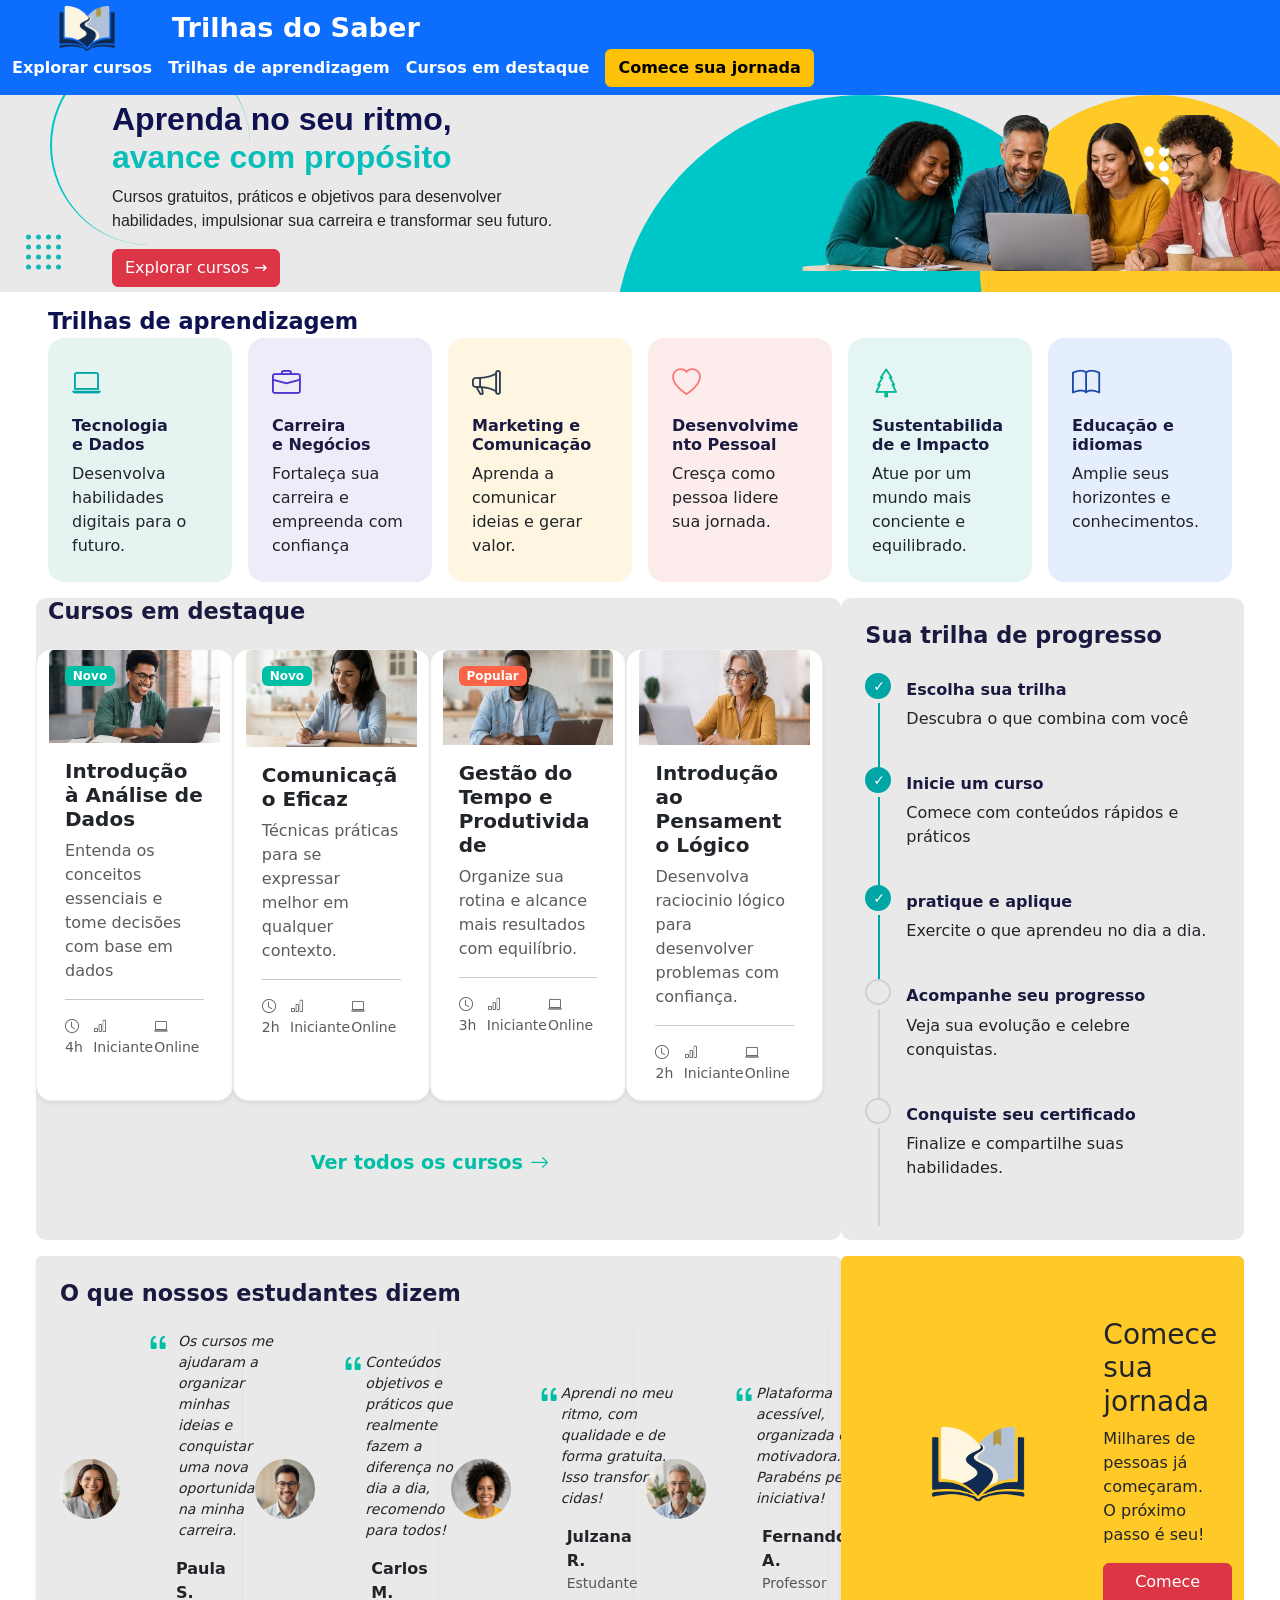
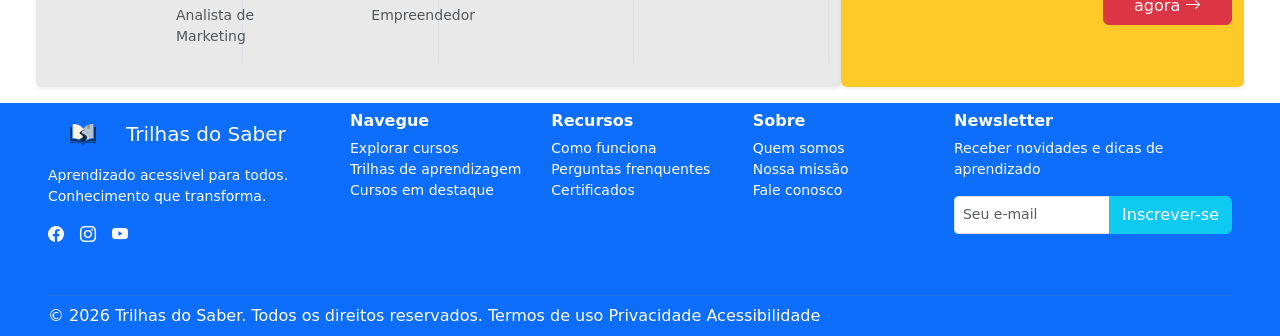
==== commit e1aa1394: "atualizado cards da pagina fundamentos web" ====
--- a/pagina-index/index.html
+++ b/pagina-index/index.html
@@ -11,27 +11,27 @@
     <link rel='stylesheet' href='styles.css'>
 </head>
 
-<header>
-    <nav class="navbar bg-primary" data-bs-theme="dark">
-        <div class="container-fluid">
-            <a class="navbar-brand" href="#">
-                <img src="../pagina-index/imagens/logo-trilhas-do-saber.png" alt="logo trilhas do saber"
-                    class="d-inline-block align-text-top">
-                Trilhas do Saber
-            </a>
-
-            <div class="d-flex align-items-center gap-5">
-                <a href="../pagina-cursos/cursos.html" class="nav-link me-3">Explorar cursos</a>
-                <a href="#" class="nav-link me-3">Trilhas de aprendizagem</a>
-                <a href="#" class="nav-link me-3">Cursos em destaque</a>
-                <a href="../pagina-cursos/cursos.html" class="btn btn-warning fw-bold me-5" role="button">Comece sua
-                    jornada</a>
-            </div>
-        </div>
-    </nav>
-</header>
-
 <body>
+
+    <header>
+        <nav class="navbar bg-primary" data-bs-theme="dark">
+            <div class="container-fluid">
+                <a class="navbar-brand" href="#">
+                    <img src="../pagina-index/imagens/logo-trilhas-do-saber.png" alt="logo trilhas do saber"
+                        class="d-inline-block align-text-top">
+                    Trilhas do Saber
+                </a>
+
+                <div class="d-flex align-items-center">
+                    <a href="../pagina-cursos/cursos.html" class="nav-link me-3">Explorar cursos</a>
+                    <a href="#" class="nav-link me-3">Trilhas de aprendizagem</a>
+                    <a href="#" class="nav-link me-3">Cursos em destaque</a>
+                    <a href="../pagina-cursos/cursos.html" class="btn btn-warning fw-bold me-5" role="button">Comece sua
+                        jornada</a>
+                </div>
+            </div>
+        </nav>
+    </header>
     <main>
         <section id="hero">
 
--- a/pagina-index/styles.css
+++ b/pagina-index/styles.css
@@ -33,7 +33,6 @@
     background: #e9e9e9;
     position: relative;
     overflow: hidden;
-    min-height: 500;
 }
 
 
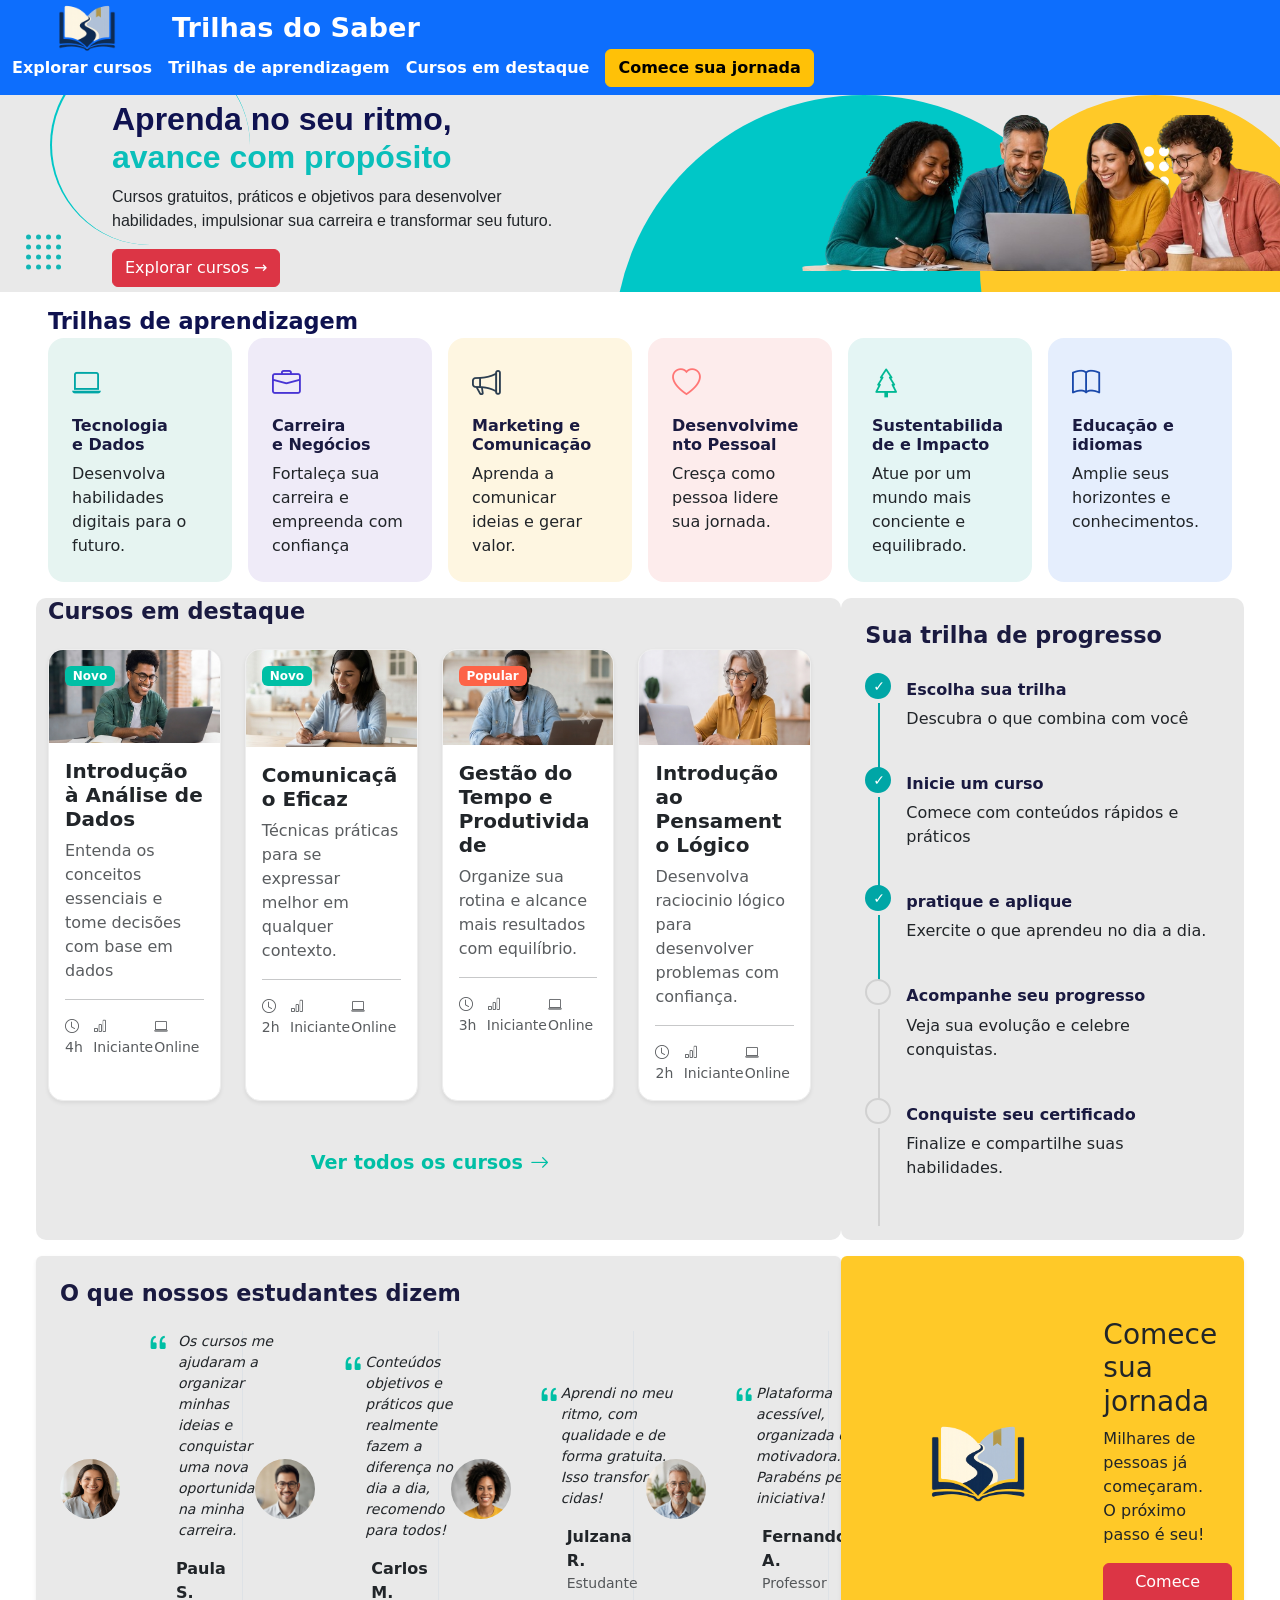
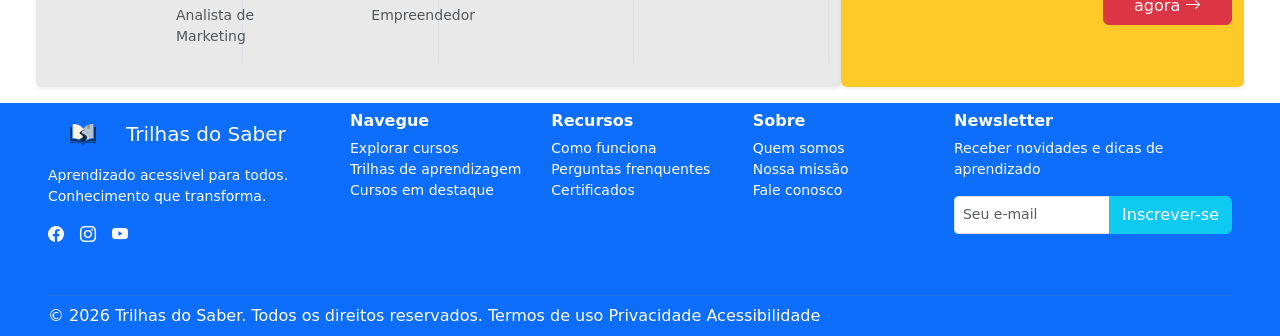
==== commit e756b4af: "adicionado animações nas páginas de index e fundamentos web. Corrigido erro dos formularios da págin" ====
--- a/pagina-index/index.html
+++ b/pagina-index/index.html
@@ -24,8 +24,8 @@
 
                 <div class="d-flex align-items-center">
                     <a href="../pagina-cursos/cursos.html" class="nav-link me-3">Explorar cursos</a>
-                    <a href="#" class="nav-link me-3">Trilhas de aprendizagem</a>
-                    <a href="#" class="nav-link me-3">Cursos em destaque</a>
+                    <a href="#trilhas" class="nav-link me-3">Trilhas de aprendizagem</a>
+                    <a href="#cursos-destaque" class="nav-link me-3">Cursos em destaque</a>
                     <a href="../pagina-cursos/cursos.html" class="btn btn-warning fw-bold me-5" role="button">Comece sua
                         jornada</a>
                 </div>
@@ -143,88 +143,99 @@
                     <h2 class="titulo-secao mb-4">Cursos em destaque</h2>
                     <div class="row">
 
-
-                        <article class="card shadow-sm col-md-3" style="border-radius: 15px; overflow: hidden;">
-                            <div class="position-relative">
-                                <img src="../pagina-index/imagens/imagem-destaque-1.png" class="card-img-top"
-                                    alt="jovem mexendo no notebook">
-                                <span class="badge position-absolute top-0 start-0 m-3"
-                                    style="background-color: #00bfa5; color: white;">Novo</span>
-                            </div>
-                            <div class="card-body">
-                                <h5 class="card-title fw-bold">Introdução à Análise de Dados</h5>
-                                <p class="card-text text-muted">Entenda os conceitos essenciais e tome
-                                    decisões com base em dados</p>
-                                <hr>
-
-                                <div class="d-flex justify-content-between text-muted small">
-                                    <span><i class="bi bi-clock"></i> 4h</span>
-                                    <span><i class="bi bi-bar-chart"></i> Iniciante</span>
-                                    <span><i class="bi bi-laptop"></i> Online</span>
-                                </div>
-                            </div>
-                        </article>
-
-                        <article class="card shadow-sm col-md-3" style="border-radius: 15px; overflow: hidden;">
-                            <div class="position-relative">
-                                <img src="../pagina-index/imagens/imagem-destaque-2.png" class="card-img-top"
-                                    alt="Pessoa com caderno e lapis escrevendo enquanto esta com fone de ouvido">
-                                <span class="badge position-absolute top-0 start-0 m-3"
-                                    style="background-color: #00bfa5; color: white;">Novo</span>
-                            </div>
-                            <div class="card-body">
-                                <h5 class="card-title fw-bold">Comunicação Eficaz</h5>
-                                <p class="card-text text-muted">Técnicas práticas para se expressar melhor
-                                    em qualquer contexto.</p>
-                                <hr>
-
-                                <div class="d-flex justify-content-between text-muted small">
-                                    <span><i class="bi bi-clock"></i> 2h</span>
-                                    <span><i class="bi bi-bar-chart"></i> Iniciante</span>
-                                    <span><i class="bi bi-laptop"></i> Online</span>
-                                </div>
-                            </div>
-                        </article>
-
-                        <article class="card shadow-sm col-md-3" style="border-radius: 15px; overflow: hidden;">
-                            <div class="position-relative">
-                                <img src="../pagina-index/imagens/imagem-destaque-3.png" class="card-img-top"
-                                    alt="jovem mexendo no notebook">
-                                <span class="badge position-absolute top-0 start-0 m-3"
-                                    style="background-color: #fd6347; color: white;">Popular</span>
-                            </div>
-                            <div class="card-body">
-                                <h5 class="card-title fw-bold">Gestão do Tempo e Produtividade</h5>
-                                <p class="card-text text-muted">Organize sua rotina e alcance mais
-                                    resultados com equilíbrio.</p>
-                                <hr>
-
-                                <div class="d-flex justify-content-between text-muted small">
-                                    <span><i class="bi bi-clock"></i> 3h</span>
-                                    <span><i class="bi bi-bar-chart"></i> Iniciante</span>
-                                    <span><i class="bi bi-laptop"></i> Online</span>
-                                </div>
-                            </div>
-                        </article>
-
-                        <article class="card shadow-sm col-md-3" style="border-radius: 15px; overflow: hidden;">
-                            <div class="position-relative">
-                                <img src="../pagina-index/imagens/imagem-destaque-4.png" class="card-img-top"
-                                    alt="Senhora mexendo no notebook">
-                            </div>
-                            <div class="card-body">
-                                <h5 class="card-title fw-bold">Introdução ao Pensamento Lógico</h5>
-                                <p class="card-text text-muted">Desenvolva raciocinio lógico para
-                                    desenvolver problemas com confiança.</p>
-                                <hr>
-
-                                <div class="d-flex justify-content-between text-muted small">
-                                    <span><i class="bi bi-clock"></i> 2h</span>
-                                    <span><i class="bi bi-bar-chart"></i> Iniciante</span>
-                                    <span><i class="bi bi-laptop"></i> Online</span>
-                                </div>
-                            </div>
-                        </article>
+                        <a href="../pagina-curso-fund-web/fund-web.html"
+                            class="curso-link text-decoration-none text-dark col-md-3">
+                            <article class="card shadow-sm card-destaque h-100" style="border-radius: 15px; overflow: hidden;">
+                                <div class="position-relative overflow-hidden">
+                                    <img src="../pagina-index/imagens/imagem-destaque-1.png" class="card-img-top"
+                                        alt="jovem mexendo no notebook">
+                                    <span class="badge position-absolute top-0 start-0 m-3"
+                                        style="background-color: #00bfa5; color: white;">Novo</span>
+                                </div>
+                                <div class="card-body">
+                                    <h5 class="card-title fw-bold">Introdução à Análise de Dados</h5>
+                                    <p class="card-text text-muted">Entenda os conceitos essenciais e tome
+                                        decisões com base em dados</p>
+                                    <hr>
+
+                                    <div class="d-flex justify-content-between text-muted small">
+                                        <span><i class="bi bi-clock"></i> 4h</span>
+                                        <span><i class="bi bi-bar-chart"></i> Iniciante</span>
+                                        <span><i class="bi bi-laptop"></i> Online</span>
+                                    </div>
+                                </div>
+                            </article>
+                        </a>
+
+                        <a href="../pagina-curso-fund-web/fund-web.html"
+                            class="curso-link text-decoration-none text-dark  col-md-3">
+                            <article class="card shadow-sm h-100 card-destaque" style="border-radius: 15px; overflow: hidden;">
+                                <div class="position-relative overflow-hidden">
+                                    <img src="../pagina-index/imagens/imagem-destaque-2.png" class="card-img-top"
+                                        alt="Pessoa com caderno e lapis escrevendo enquanto esta com fone de ouvido">
+                                    <span class="badge position-absolute top-0 start-0 m-3"
+                                        style="background-color: #00bfa5; color: white;">Novo</span>
+                                </div>
+                                <div class="card-body">
+                                    <h5 class="card-title fw-bold">Comunicação Eficaz</h5>
+                                    <p class="card-text text-muted">Técnicas práticas para se expressar melhor
+                                        em qualquer contexto.</p>
+                                    <hr>
+
+                                    <div class="d-flex justify-content-between text-muted small">
+                                        <span><i class="bi bi-clock"></i> 2h</span>
+                                        <span><i class="bi bi-bar-chart"></i> Iniciante</span>
+                                        <span><i class="bi bi-laptop"></i> Online</span>
+                                    </div>
+                                </div>
+                            </article>
+                        </a>
+
+                        <a href="../pagina-curso-fund-web/fund-web.html"
+                            class="curso-link text-decoration-none text-dark  col-md-3">
+                            <article class="card shadow-sm h-100 card-destaque" style="border-radius: 15px; overflow: hidden;">
+                                <div class="position-relative overflow-hidden">
+                                    <img src="../pagina-index/imagens/imagem-destaque-3.png" class="card-img-top"
+                                        alt="jovem mexendo no notebook">
+                                    <span class="badge position-absolute top-0 start-0 m-3"
+                                        style="background-color: #fd6347; color: white;">Popular</span>
+                                </div>
+                                <div class="card-body">
+                                    <h5 class="card-title fw-bold">Gestão do Tempo e Produtividade</h5>
+                                    <p class="card-text text-muted">Organize sua rotina e alcance mais
+                                        resultados com equilíbrio.</p>
+                                    <hr>
+
+                                    <div class="d-flex justify-content-between text-muted small">
+                                        <span><i class="bi bi-clock"></i> 3h</span>
+                                        <span><i class="bi bi-bar-chart"></i> Iniciante</span>
+                                        <span><i class="bi bi-laptop"></i> Online</span>
+                                    </div>
+                                </div>
+                            </article>
+                        </a>
+
+                        <a href="../pagina-curso-fund-web/fund-web.html"
+                            class="curso-link text-decoration-none text-dark  col-md-3">
+                            <article class="card shadow-sm h-100 card-destaque" style="border-radius: 15px; overflow: hidden;">
+                                <div class="position-relative overflow-hidden">
+                                    <img src="../pagina-index/imagens/imagem-destaque-4.png" class="card-img-top"
+                                        alt="Senhora mexendo no notebook">
+                                </div>
+                                <div class="card-body">
+                                    <h5 class="card-title fw-bold">Introdução ao Pensamento Lógico</h5>
+                                    <p class="card-text text-muted">Desenvolva raciocinio lógico para
+                                        desenvolver problemas com confiança.</p>
+                                    <hr>
+
+                                    <div class="d-flex justify-content-between text-muted small">
+                                        <span><i class="bi bi-clock"></i> 2h</span>
+                                        <span><i class="bi bi-bar-chart"></i> Iniciante</span>
+                                        <span><i class="bi bi-laptop"></i> Online</span>
+                                    </div>
+                                </div>
+                            </article>
+                        </a>
 
                     </div>
 
@@ -418,8 +429,8 @@
                     <p class="small">Receber novidades e dicas de aprendizado</p>
                     <form class="input-group">
                         <input type="email" class="form-control form-control-sm" id="email" name="email"
-                            placeholder="Seu e-mail">
-                        <button class="btn btn-info text-white" type="button">Inscrever-se</button>
+                            placeholder="Seu e-mail" required>
+                        <button class="btn btn-info text-white" type="submit">Inscrever-se</button>
                     </form>
                 </div>
             </div>
--- a/pagina-index/styles.css
+++ b/pagina-index/styles.css
@@ -156,6 +156,21 @@
     font-size: 1.2rem;
 }
 
+#trilhas .card:hover{
+    transform: translateY(-10px) scale(1.03);
+    box-shadow: 0 18px 35px rgba(0,0,0,.18);
+    filter: brightness(1.05);
+    filter: saturate(1.2);
+}
+
+#trilhas .card:hover .icone-card{
+    transform: scale(1.25);
+}
+
+#trilhas .card:hover .titulo-card{
+    color: #00bfa5;
+}
+
 .bg-tecnologia {
     background-color: #e6f4f1;
 }
@@ -192,6 +207,7 @@
     font-size: 1rem;
     line-height: 1.2;
     margin-top: 10px;
+    transition: color .3s;
 }
 
 .text-card {
@@ -200,8 +216,10 @@
     margin-top: 8px;
 }
 
+
 .icone-card {
     font-size: 1.8rem;
+    transition: transform .35s ease;
 }
 
 .icon-tecnologia {
@@ -234,6 +252,25 @@
     padding-right: 30px;
 }
 
+.card-destaque{
+    transition: all .35s ease;
+    overflow: hidden;
+    cursor: pointer;
+}
+
+.card-destaque:hover{
+    transform: translateY(-10px);
+    box-shadow: 0 18px 40px rgba(0,0,0,.18);
+}
+
+.card-destaque img{
+    transition: transform .4s ease;
+}
+
+.card-destaque:hover img{
+    transform: scale(1.08);
+}
+
 #progresso {
     background: #e9e9e9;
     border-radius: 10px;
@@ -242,7 +279,7 @@
 
 .card {
     border: 1px solid #eee;
-    transition: transform 0.2s;
+    transition: all .35s ease;
 }
 
 .row-cols-md-2>* {
